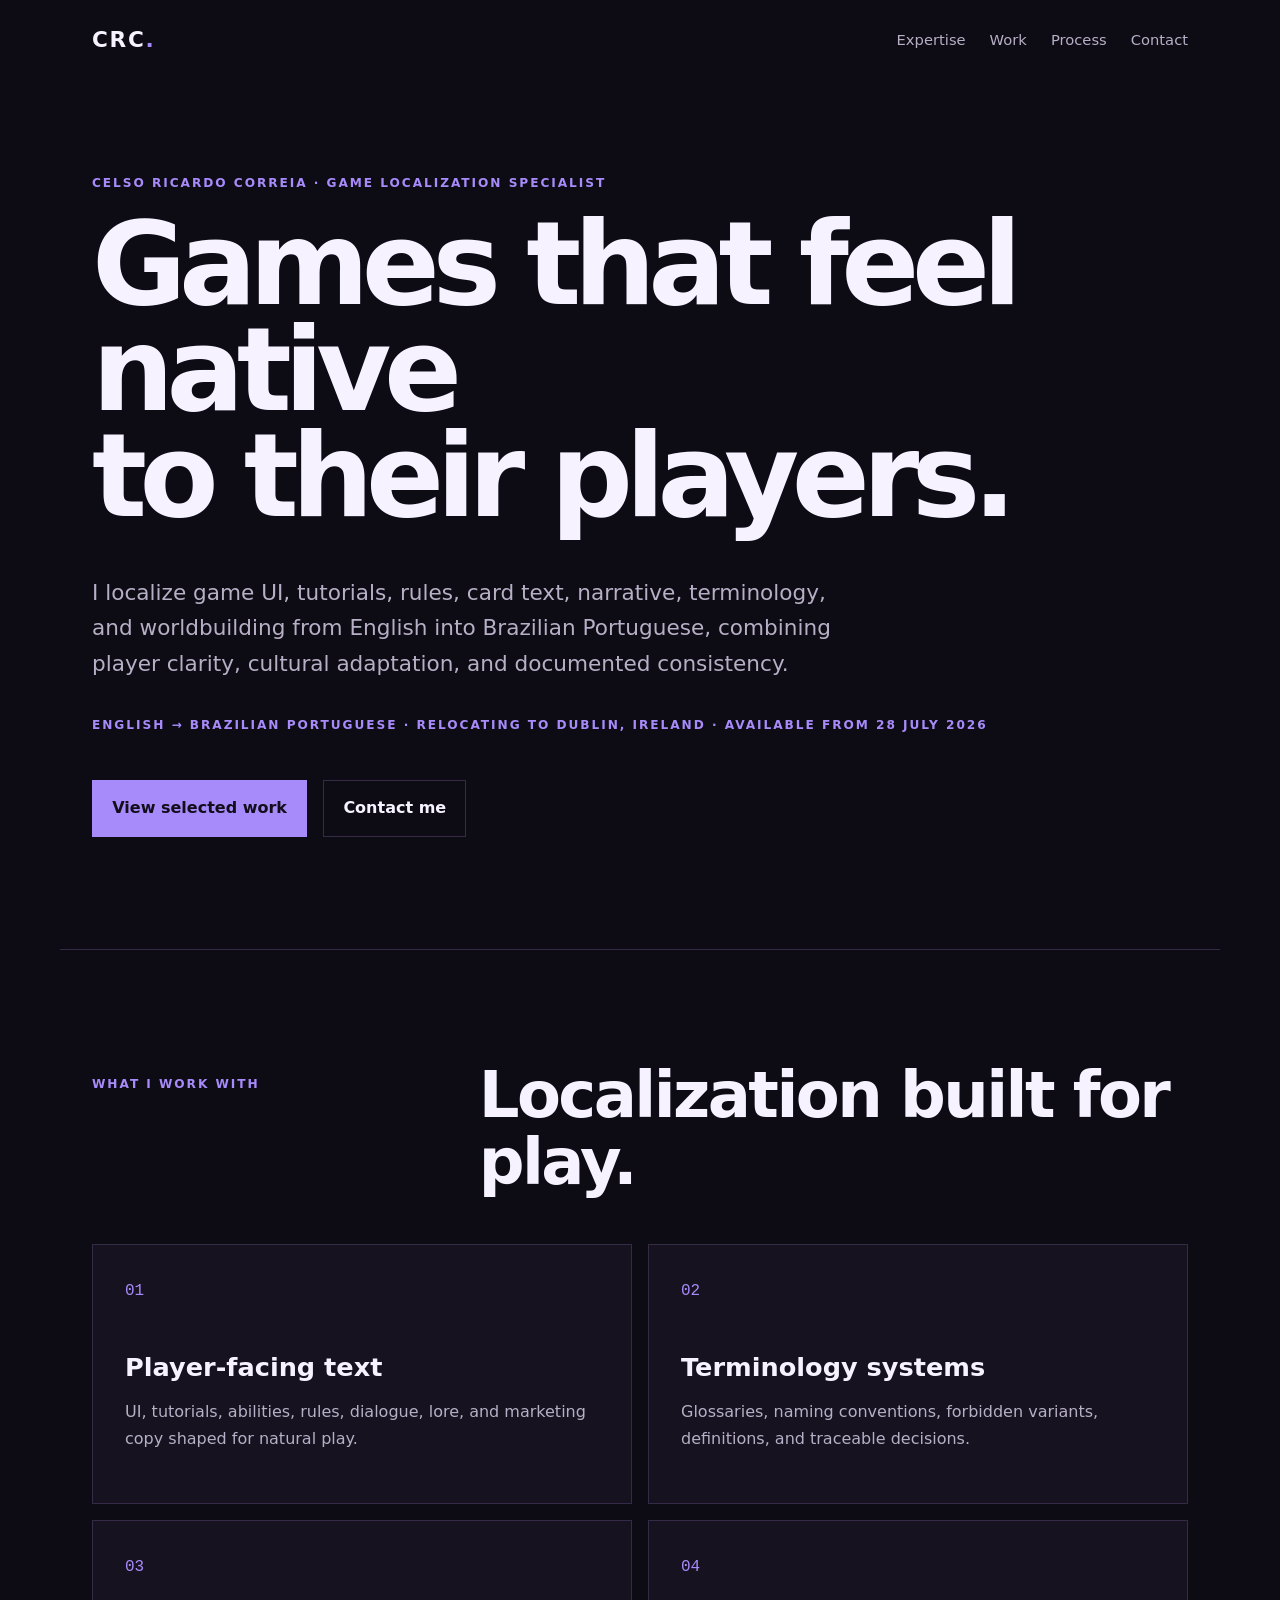
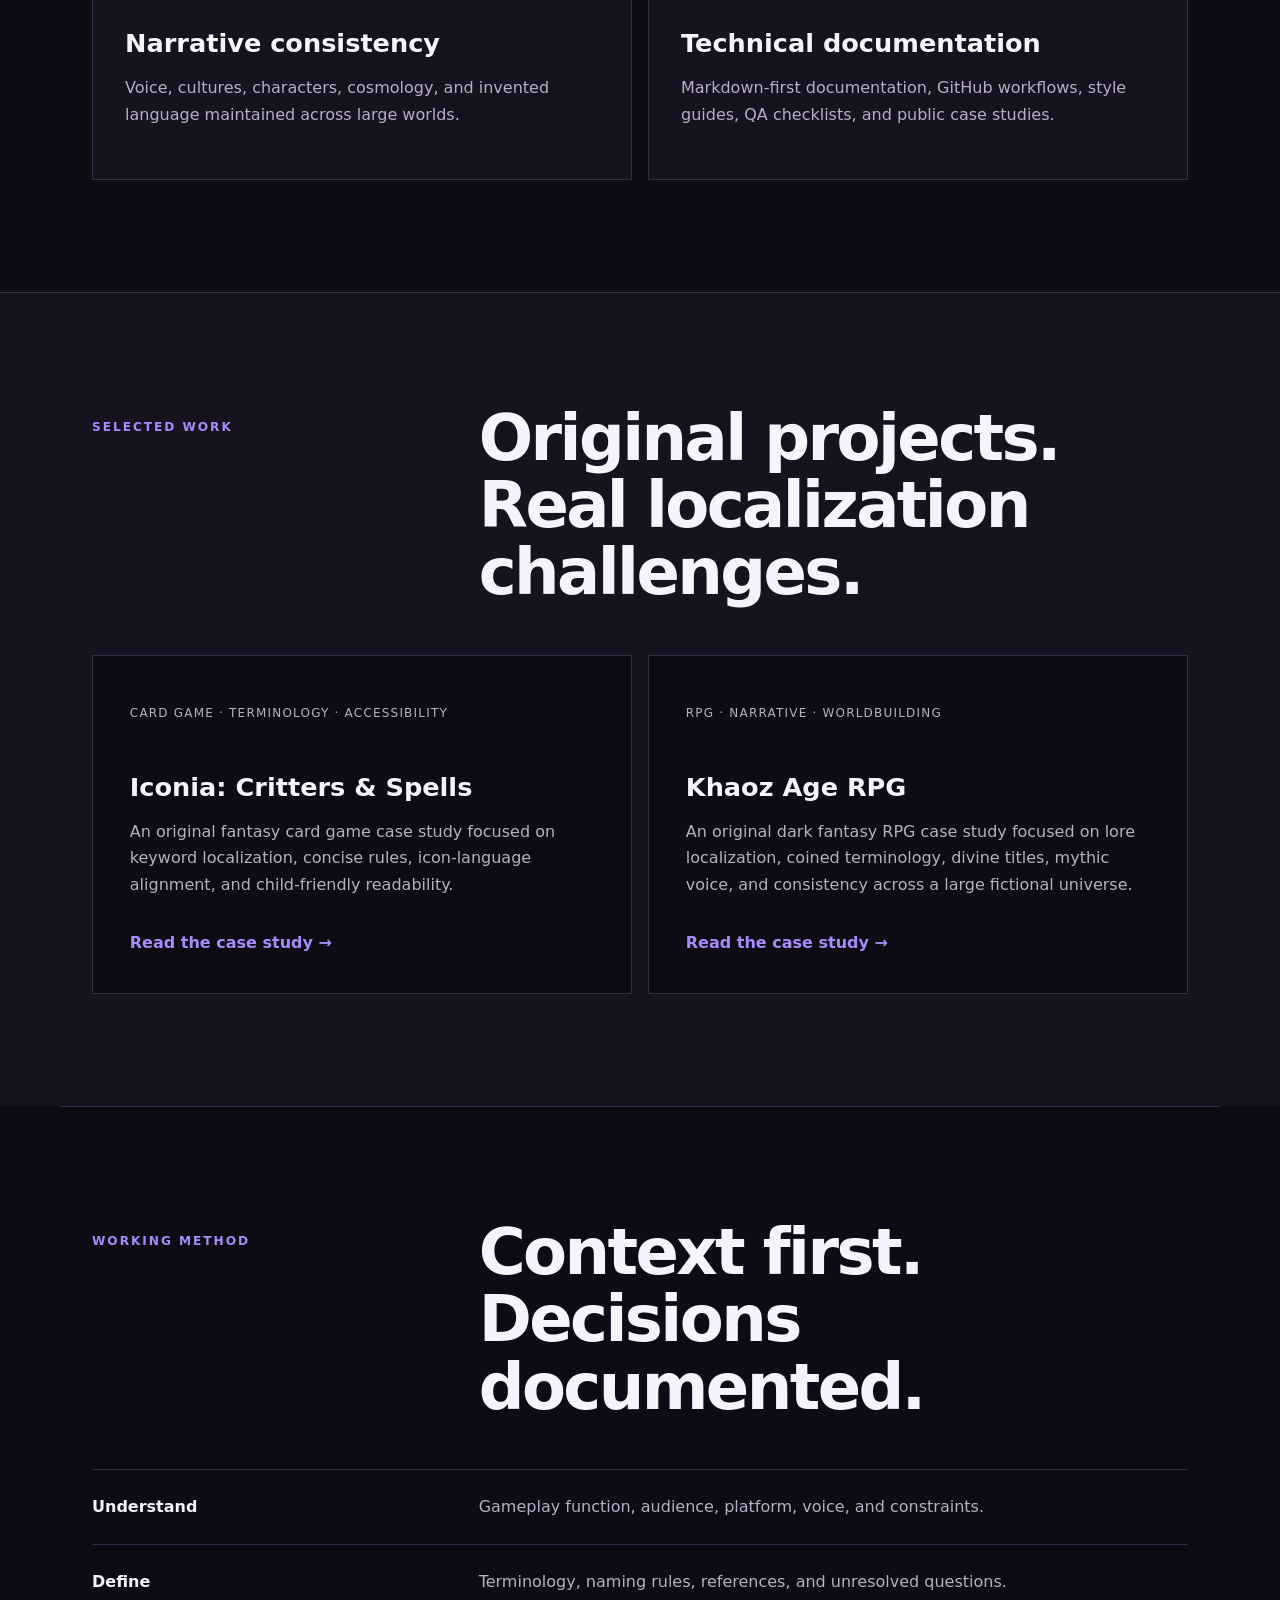
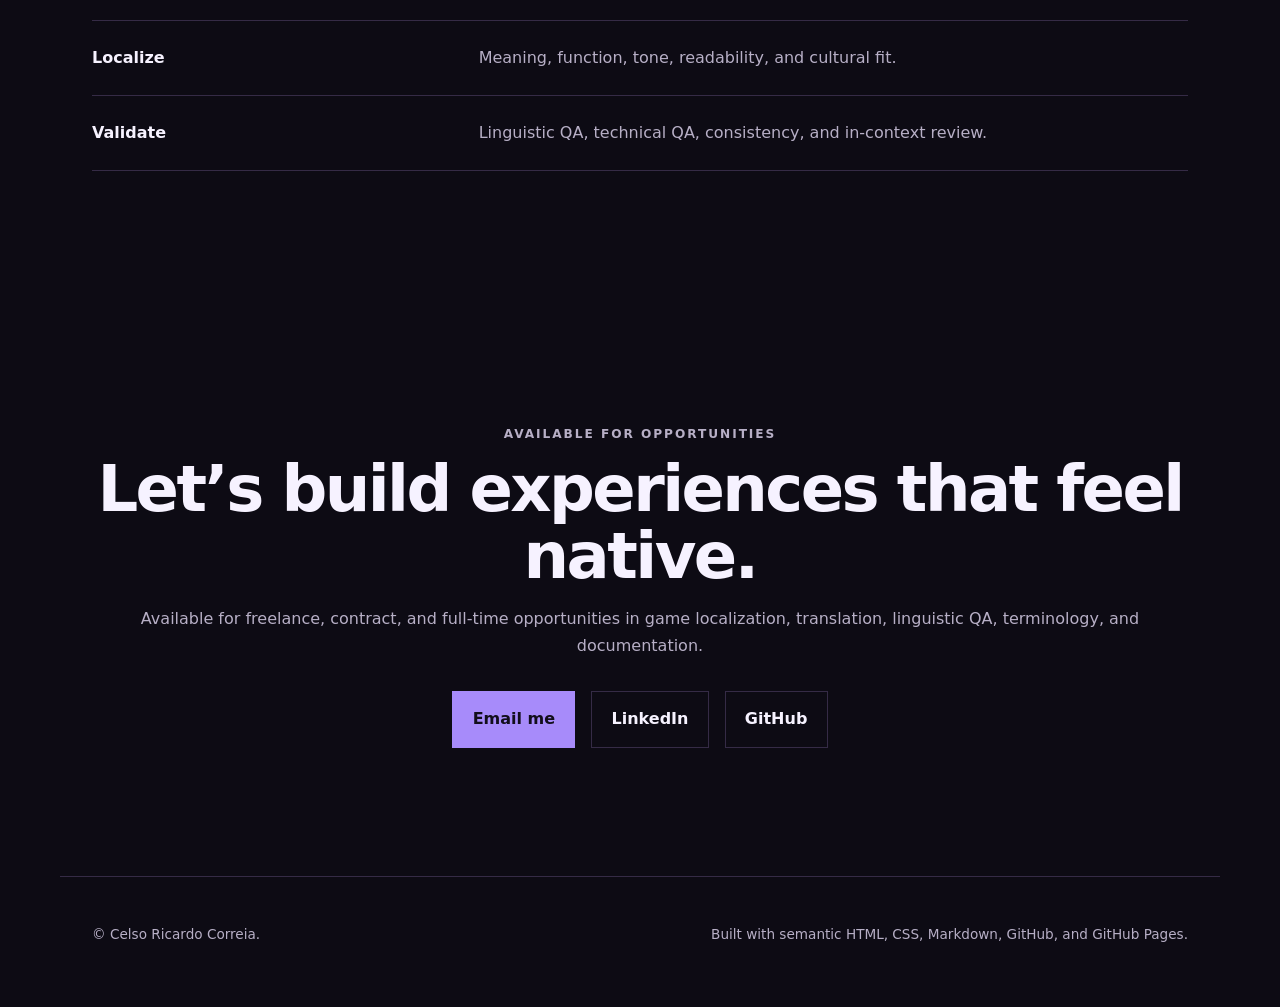
==== website/index.html @ 4e09d2f3 "An original dark fantasy RPG case study focused on lore localization, coined terminology, divine tit" ====
<!doctype html>
<html lang="en">
<head>
  <meta charset="utf-8">
  <meta name="viewport" content="width=device-width, initial-scale=1">
  <meta name="description" content="Portfolio of Celso Ricardo Correia, a Game Localization Specialist working from English into Brazilian Portuguese across UI, tutorials, rules, narrative, terminology, and worldbuilding.">
  <title>Celso Ricardo Correia | Game Localization Specialist</title>
  <link rel="stylesheet" href="assets/css/style.css">
</head>
<body>
  <header class="site-header">
    <a class="brand" href="#top" aria-label="Celso Ricardo Correia — Home">CRC<span>.</span></a>
    <nav aria-label="Primary navigation">
      <a href="#expertise">Expertise</a>
      <a href="#projects">Work</a>
      <a href="#process">Process</a>
      <a href="#contact">Contact</a>
    </nav>
  </header>

  <main id="top">
    <section class="hero">
      <p class="eyebrow">Celso Ricardo Correia · Game Localization Specialist</p>
      <h1>Games that feel native<br>to their players.</h1>
      <p class="hero-copy">I localize game UI, tutorials, rules, card text, narrative, terminology, and worldbuilding from English into Brazilian Portuguese, combining player clarity, cultural adaptation, and documented consistency.</p>
      <p class="eyebrow">English → Brazilian Portuguese · Relocating to Dublin, Ireland · Available from 28 July 2026</p>
      <div class="actions">
        <a class="button primary" href="#projects">View selected work</a>
        <a class="button secondary" href="#contact">Contact me</a>
      </div>
    </section>

    <section id="expertise" class="section">
      <div class="section-heading">
        <p class="eyebrow">What I work with</p>
        <h2>Localization built for play.</h2>
      </div>
      <div class="grid cards">
        <article>
          <span>01</span>
          <h3>Player-facing text</h3>
          <p>UI, tutorials, abilities, rules, dialogue, lore, and marketing copy shaped for natural play.</p>
        </article>
        <article>
          <span>02</span>
          <h3>Terminology systems</h3>
          <p>Glossaries, naming conventions, forbidden variants, definitions, and traceable decisions.</p>
        </article>
        <article>
          <span>03</span>
          <h3>Narrative consistency</h3>
          <p>Voice, cultures, characters, cosmology, and invented language maintained across large worlds.</p>
        </article>
        <article>
          <span>04</span>
          <h3>Technical documentation</h3>
          <p>Markdown-first documentation, GitHub workflows, style guides, QA checklists, and public case studies.</p>
        </article>
      </div>
    </section>

    <section id="projects" class="section alt">
      <div class="section-heading">
        <p class="eyebrow">Selected work</p>
        <h2>Original projects. Real localization challenges.</h2>
      </div>
      <div class="projects">
        <article class="project">
          <p class="project-type">Card Game · Terminology · Accessibility</p>
          <h3>Iconia: Critters &amp; Spells</h3>
          <p>An original fantasy card game case study focused on keyword localization, concise rules, icon-language alignment, and child-friendly readability.</p>
          <a href="case-studies/iconia-keywords.html">Read the case study →</a>
        </article>
        <article class="project">
          <p class="project-type">RPG · Narrative · Worldbuilding</p>
          <h3>Khaoz Age RPG</h3>
          <p>An original dark fantasy RPG case study focused on lore localization, coined terminology, divine titles, mythic voice, and consistency across a large fictional universe.</p>
          <a href="case-studies/khaoz-age-rpg.html">Read the case study →</a>
        </article>
      </div>
    </section>

    <section id="process" class="section">
      <div class="section-heading">
        <p class="eyebrow">Working method</p>
        <h2>Context first. Decisions documented.</h2>
      </div>
      <ol class="process">
        <li><strong>Understand</strong><span>Gameplay function, audience, platform, voice, and constraints.</span></li>
        <li><strong>Define</strong><span>Terminology, naming rules, references, and unresolved questions.</span></li>
        <li><strong>Localize</strong><span>Meaning, function, tone, readability, and cultural fit.</span></li>
        <li><strong>Validate</strong><span>Linguistic QA, technical QA, consistency, and in-context review.</span></li>
      </ol>
    </section>

    <section id="contact" class="contact">
      <p class="eyebrow">Available for opportunities</p>
      <h2>Let’s build experiences that feel native.</h2>
      <p>Available for freelance, contract, and full-time opportunities in game localization, translation, linguistic QA, terminology, and documentation.</p>
      <div class="actions">
        <a class="button primary" href="mailto:celsor.correia@gmail.com">Email me</a>
        <a class="button secondary" href="https://www.linkedin.com/in/celso-ricardo-correia/" target="_blank" rel="noopener noreferrer">LinkedIn</a>
        <a class="button secondary" href="https://github.com/celsorcorreia" target="_blank" rel="noopener noreferrer">GitHub</a>
      </div>
    </section>
  </main>

  <footer>
    <p>© <span id="year"></span> Celso Ricardo Correia.</p>
    <p>Built with semantic HTML, CSS, Markdown, GitHub, and GitHub Pages.</p>
  </footer>
  <script src="assets/js/main.js"></script>
</body>
</html>
---- website/assets/css/style.css ----
:root {
  --bg: #0d0b14;
  --surface: #161220;
  --surface-2: #20182d;
  --surface-3: #281f36;
  --text: #f6f2ff;
  --muted: #b7afc6;
  --accent: #a78bfa;
  --accent-strong: #8b5cf6;
  --accent-soft: rgba(167, 139, 250, .12);
  --border: #352b46;
  --max: 1160px;
  --reading: 820px;
}

* {
  box-sizing: border-box;
}

html {
  scroll-behavior: smooth;
}

body {
  margin: 0;
  background: var(--bg);
  color: var(--text);
  font-family: Inter, ui-sans-serif, system-ui, -apple-system, BlinkMacSystemFont, "Segoe UI", sans-serif;
  line-height: 1.65;
}

a {
  color: inherit;
}

img {
  max-width: 100%;
}

.site-header {
  max-width: var(--max);
  margin: auto;
  padding: 1.4rem 2rem;
  display: flex;
  justify-content: space-between;
  align-items: center;
}

.brand {
  font-size: 1.35rem;
  font-weight: 900;
  text-decoration: none;
  letter-spacing: .08em;
}

.brand span,
.eyebrow,
.project a,
.text-link,
.case-link {
  color: var(--accent);
}

nav {
  display: flex;
  gap: 1.5rem;
}

nav a {
  color: var(--muted);
  text-decoration: none;
  font-size: .92rem;
}

nav a:hover,
nav a:focus-visible {
  color: var(--text);
}

.hero,
.section,
.contact,
footer {
  max-width: var(--max);
  margin: auto;
  padding-left: 2rem;
  padding-right: 2rem;
}

.hero {
  min-height: 78vh;
  display: flex;
  flex-direction: column;
  justify-content: center;
  padding-top: 5rem;
  padding-bottom: 7rem;
}

.eyebrow {
  text-transform: uppercase;
  letter-spacing: .16em;
  font-weight: 800;
  font-size: .76rem;
}

h1 {
  margin: .4rem 0 1.5rem;
  max-width: 960px;
  font-size: clamp(3.4rem, 9vw, 7.8rem);
  line-height: .92;
  letter-spacing: -.065em;
}

h2 {
  margin: 0;
  font-size: clamp(2rem, 5vw, 4rem);
  line-height: 1.05;
  letter-spacing: -.04em;
}

h3 {
  line-height: 1.2;
}

.hero-copy {
  max-width: 760px;
  color: var(--muted);
  font-size: clamp(1.05rem, 2vw, 1.35rem);
}

.actions {
  display: flex;
  gap: 1rem;
  flex-wrap: wrap;
  margin-top: 2rem;
}

.button {
  display: inline-block;
  padding: .9rem 1.2rem;
  border: 1px solid var(--border);
  text-decoration: none;
  font-weight: 750;
  transition: background .2s ease, border-color .2s ease, color .2s ease, transform .2s ease;
}

.button:hover,
.button:focus-visible {
  transform: translateY(-2px);
}

.primary {
  background: var(--accent);
  color: #120e1b;
  border-color: var(--accent);
}

.primary:hover,
.primary:focus-visible {
  background: #c4b5fd;
  border-color: #c4b5fd;
}

.secondary:hover,
.secondary:focus-visible {
  border-color: var(--accent);
  color: var(--accent);
}

.section {
  padding-top: 7rem;
  padding-bottom: 7rem;
  border-top: 1px solid var(--border);
}

.section-heading {
  display: grid;
  grid-template-columns: 1fr 2fr;
  gap: 2rem;
  margin-bottom: 3rem;
}

.grid {
  display: grid;
  grid-template-columns: repeat(2, 1fr);
  gap: 1rem;
}

.cards article,
.case-card,
.meta-card,
.decision-card,
.example-card,
.qa-card {
  background: var(--surface);
  border: 1px solid var(--border);
}

.cards article {
  padding: 2rem;
  min-height: 260px;
}

.cards span {
  color: var(--accent);
  font-family: ui-monospace, SFMono-Regular, Menlo, Consolas, monospace;
}

.cards h3,
.project h3 {
  font-size: 1.6rem;
  margin: 3rem 0 .6rem;
}

.cards p,
.project p,
.contact p {
  color: var(--muted);
}

.alt {
  max-width: none;
  background: var(--surface);
  padding-left: max(2rem, calc((100vw - var(--max)) / 2 + 2rem));
  padding-right: max(2rem, calc((100vw - var(--max)) / 2 + 2rem));
}

.projects {
  display: grid;
  grid-template-columns: 1fr 1fr;
  gap: 1rem;
}

.project {
  background: var(--bg);
  padding: 2.3rem;
  border: 1px solid var(--border);
}

.project-type {
  text-transform: uppercase;
  letter-spacing: .1em;
  font-size: .75rem;
}

.project a {
  display: inline-block;
  margin-top: 1rem;
  font-weight: 750;
  text-decoration: none;
}

.process {
  list-style: none;
  padding: 0;
  margin: 0;
  border-top: 1px solid var(--border);
}

.process li {
  display: grid;
  grid-template-columns: 1fr 2fr;
  gap: 2rem;
  padding: 1.5rem 0;
  border-bottom: 1px solid var(--border);
}

.process span {
  color: var(--muted);
}

.contact {
  padding-top: 8rem;
  padding-bottom: 8rem;
  text-align: center;
}

.contact h2 {
  margin-bottom: 1rem;
}

.contact .actions {
  justify-content: center;
}

footer {
  border-top: 1px solid var(--border);
  padding-top: 2rem;
  padding-bottom: 3rem;
  color: var(--muted);
  display: flex;
  justify-content: space-between;
  gap: 2rem;
  font-size: .85rem;
}

/* Case study */

.case-main {
  max-width: var(--max);
  margin: auto;
  padding: 2rem 2rem 7rem;
}

.case-back {
  display: inline-block;
  margin: 1.5rem 0 3rem;
  color: var(--muted);
  text-decoration: none;
}

.case-back:hover,
.case-back:focus-visible {
  color: var(--accent);
}

.case-hero {
  padding: 3rem 0 5rem;
}

.case-hero h1 {
  font-size: clamp(3.2rem, 8vw, 6.8rem);
}

.case-lead {
  max-width: 820px;
  color: var(--muted);
  font-size: clamp(1.08rem, 2vw, 1.3rem);
}

.meta-grid {
  display: grid;
  grid-template-columns: repeat(4, 1fr);
  gap: 1rem;
  margin-top: 3rem;
}

.meta-card {
  padding: 1.35rem;
}

.meta-label {
  display: block;
  color: var(--accent);
  text-transform: uppercase;
  letter-spacing: .12em;
  font-size: .7rem;
  font-weight: 800;
  margin-bottom: .5rem;
}

.meta-value {
  font-weight: 700;
}

.case-section {
  padding: 5rem 0;
  border-top: 1px solid var(--border);
}

.case-section-heading {
  display: grid;
  grid-template-columns: 1fr 2fr;
  gap: 2rem;
  margin-bottom: 2rem;
}

.case-section-heading p {
  margin: .5rem 0 0;
  color: var(--muted);
  max-width: 70ch;
}

.case-card {
  padding: 2rem;
}

.case-card + .case-card {
  margin-top: 1rem;
}

.case-card p:last-child {
  margin-bottom: 0;
}

.case-card p,
.case-card li,
.decision-card p,
.example-card p,
.qa-card li {
  color: var(--muted);
}

.case-card strong,
.decision-card strong,
.example-card strong {
  color: var(--text);
}

.objectives-grid,
.pattern-grid,
.decision-grid,
.examples-grid,
.qa-grid {
  display: grid;
  gap: 1rem;
}

.objectives-grid {
  grid-template-columns: repeat(3, 1fr);
}

.objective-card {
  min-height: 220px;
}

.objective-number {
  color: var(--accent);
  font-family: ui-monospace, SFMono-Regular, Menlo, Consolas, monospace;
}

.pattern-grid {
  grid-template-columns: repeat(3, 1fr);
}

.decision-grid {
  grid-template-columns: repeat(2, 1fr);
}

.decision-card {
  padding: 2rem;
}

.decision-card h3 {
  margin-top: 0;
  font-size: 1.45rem;
}

.decision-card .selected {
  display: inline-block;
  margin: .25rem 0 1rem;
  color: var(--accent);
  font-weight: 800;
}

.alternatives {
  margin: .75rem 0 1.25rem;
  padding-left: 1.2rem;
}

.examples-grid {
  grid-template-columns: repeat(2, 1fr);
}

.example-card {
  padding: 2rem;
}

.language-block {
  background: var(--bg);
  border: 1px solid var(--border);
  padding: 1rem;
  margin: .75rem 0 1rem;
}

.language-label {
  display: block;
  color: var(--accent);
  font-size: .72rem;
  font-weight: 800;
  letter-spacing: .12em;
  text-transform: uppercase;
  margin-bottom: .4rem;
}

.table-wrap {
  overflow-x: auto;
  border: 1px solid var(--border);
  background: var(--surface);
}

.case-table {
  width: 100%;
  border-collapse: collapse;
  min-width: 820px;
}

.case-table th,
.case-table td {
  padding: 1rem;
  text-align: left;
  vertical-align: top;
  border-bottom: 1px solid var(--border);
}

.case-table th {
  background: var(--surface-2);
  color: var(--text);
  font-size: .78rem;
  text-transform: uppercase;
  letter-spacing: .08em;
}

.case-table td {
  color: var(--muted);
}

.case-table td:first-child,
.case-table td:nth-child(2) {
  color: var(--text);
  font-weight: 700;
}

.case-table tr:last-child td {
  border-bottom: 0;
}

.qa-grid {
  grid-template-columns: repeat(2, 1fr);
}

.qa-card {
  padding: 2rem;
}

.qa-card h3 {
  margin-top: 0;
}

.check-list {
  list-style: none;
  padding: 0;
  margin: 0;
}

.check-list li {
  padding: .7rem 0 .7rem 1.7rem;
  border-bottom: 1px solid var(--border);
  position: relative;
}

.check-list li::before {
  content: "✓";
  position: absolute;
  left: 0;
  color: var(--accent);
  font-weight: 900;
}

.check-list li:last-child {
  border-bottom: 0;
}

.risk-list li::before {
  content: "→";
}

.tag-list {
  display: flex;
  flex-wrap: wrap;
  gap: .6rem;
  padding: 0;
  list-style: none;
}

.tag-list li {
  border: 1px solid var(--border);
  background: var(--surface);
  padding: .55rem .8rem;
  color: var(--muted);
}

.case-cta {
  background: var(--accent-soft);
  border: 1px solid var(--accent);
  padding: clamp(2rem, 5vw, 4rem);
  margin-top: 5rem;
}

.case-cta h2 {
  max-width: 760px;
}

.case-cta p {
  color: var(--muted);
  max-width: 720px;
}

@media (max-width: 900px) {
  .meta-grid,
  .objectives-grid,
  .pattern-grid {
    grid-template-columns: repeat(2, 1fr);
  }

  .decision-grid,
  .examples-grid,
  .qa-grid {
    grid-template-columns: 1fr;
  }
}

@media (max-width: 720px) {
  nav {
    display: none;
  }

  .section-heading,
  .grid,
  .projects,
  .process li,
  .case-section-heading,
  .meta-grid,
  .objectives-grid,
  .pattern-grid {
    grid-template-columns: 1fr;
  }

  .hero {
    min-height: auto;
  }

  .case-main {
    padding-left: 1rem;
    padding-right: 1rem;
  }

  .case-hero {
    padding-top: 1rem;
  }

  footer {
    flex-direction: column;
  }
}
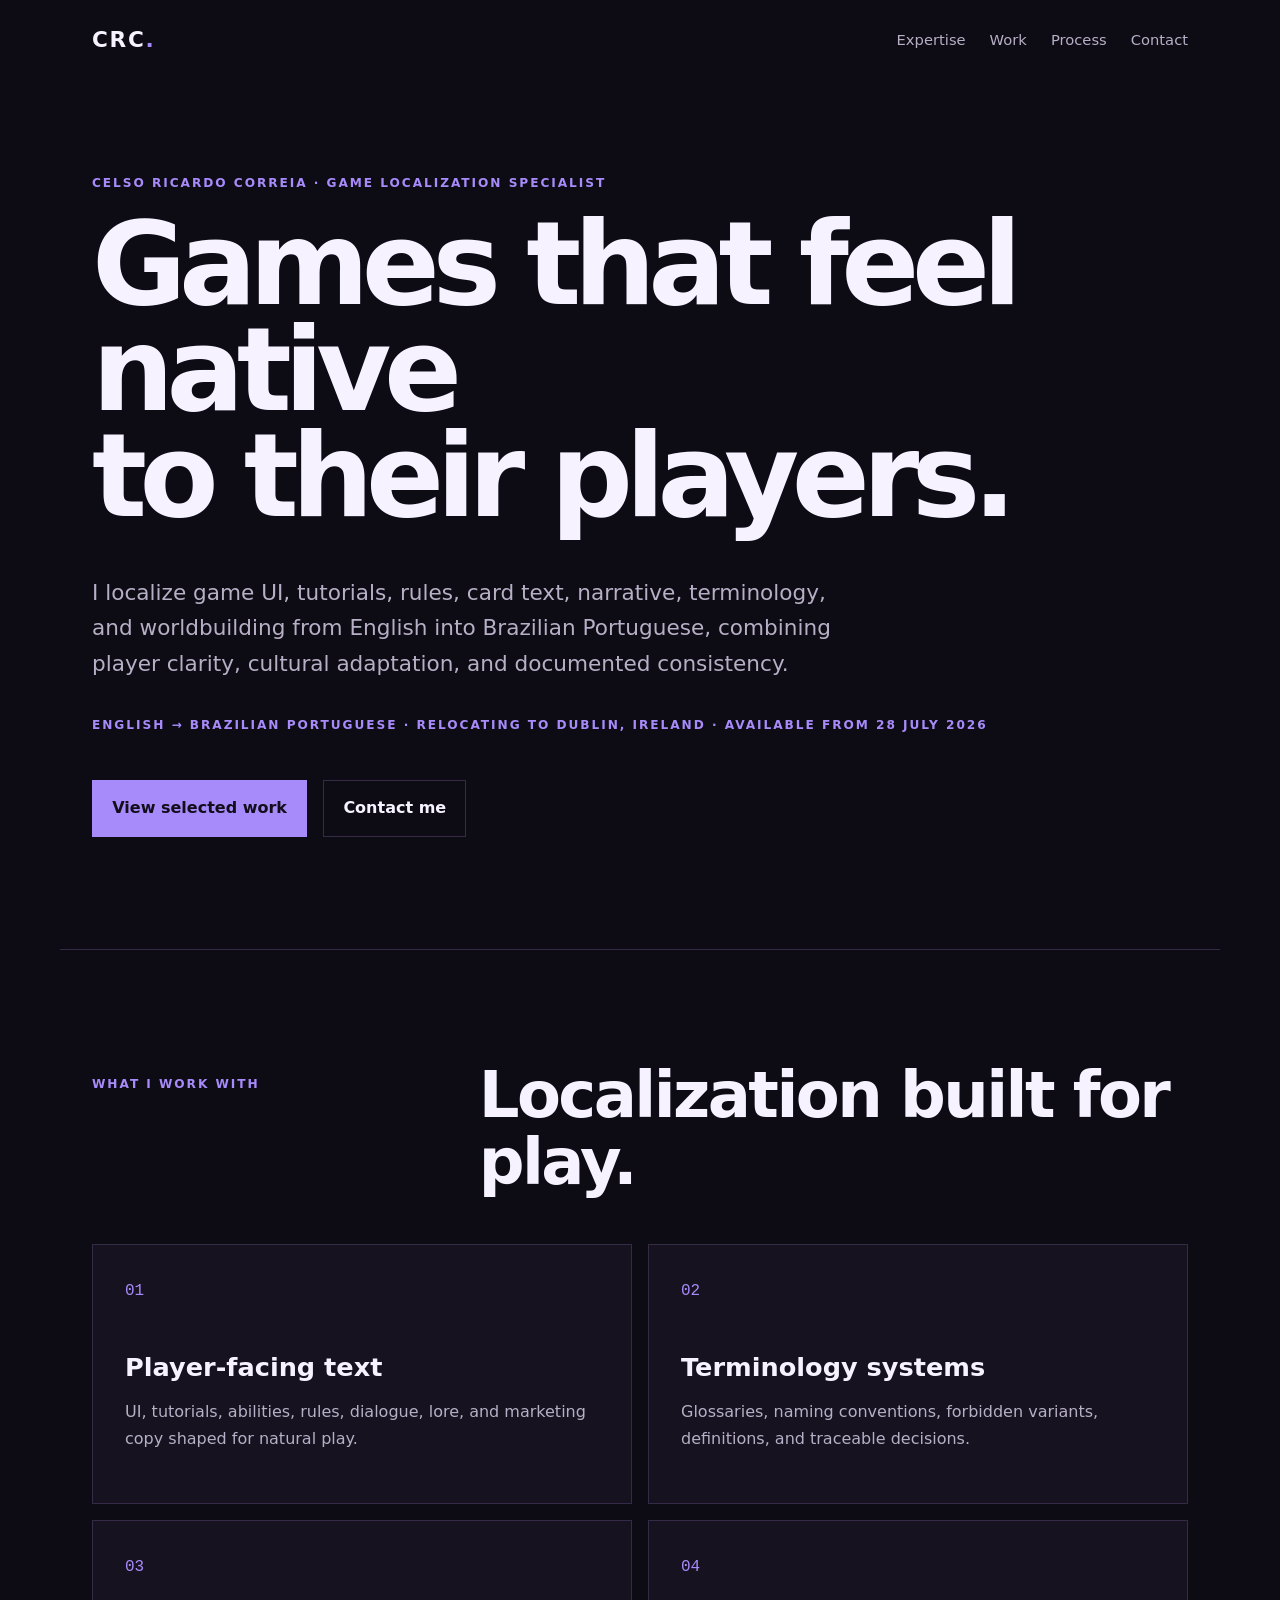
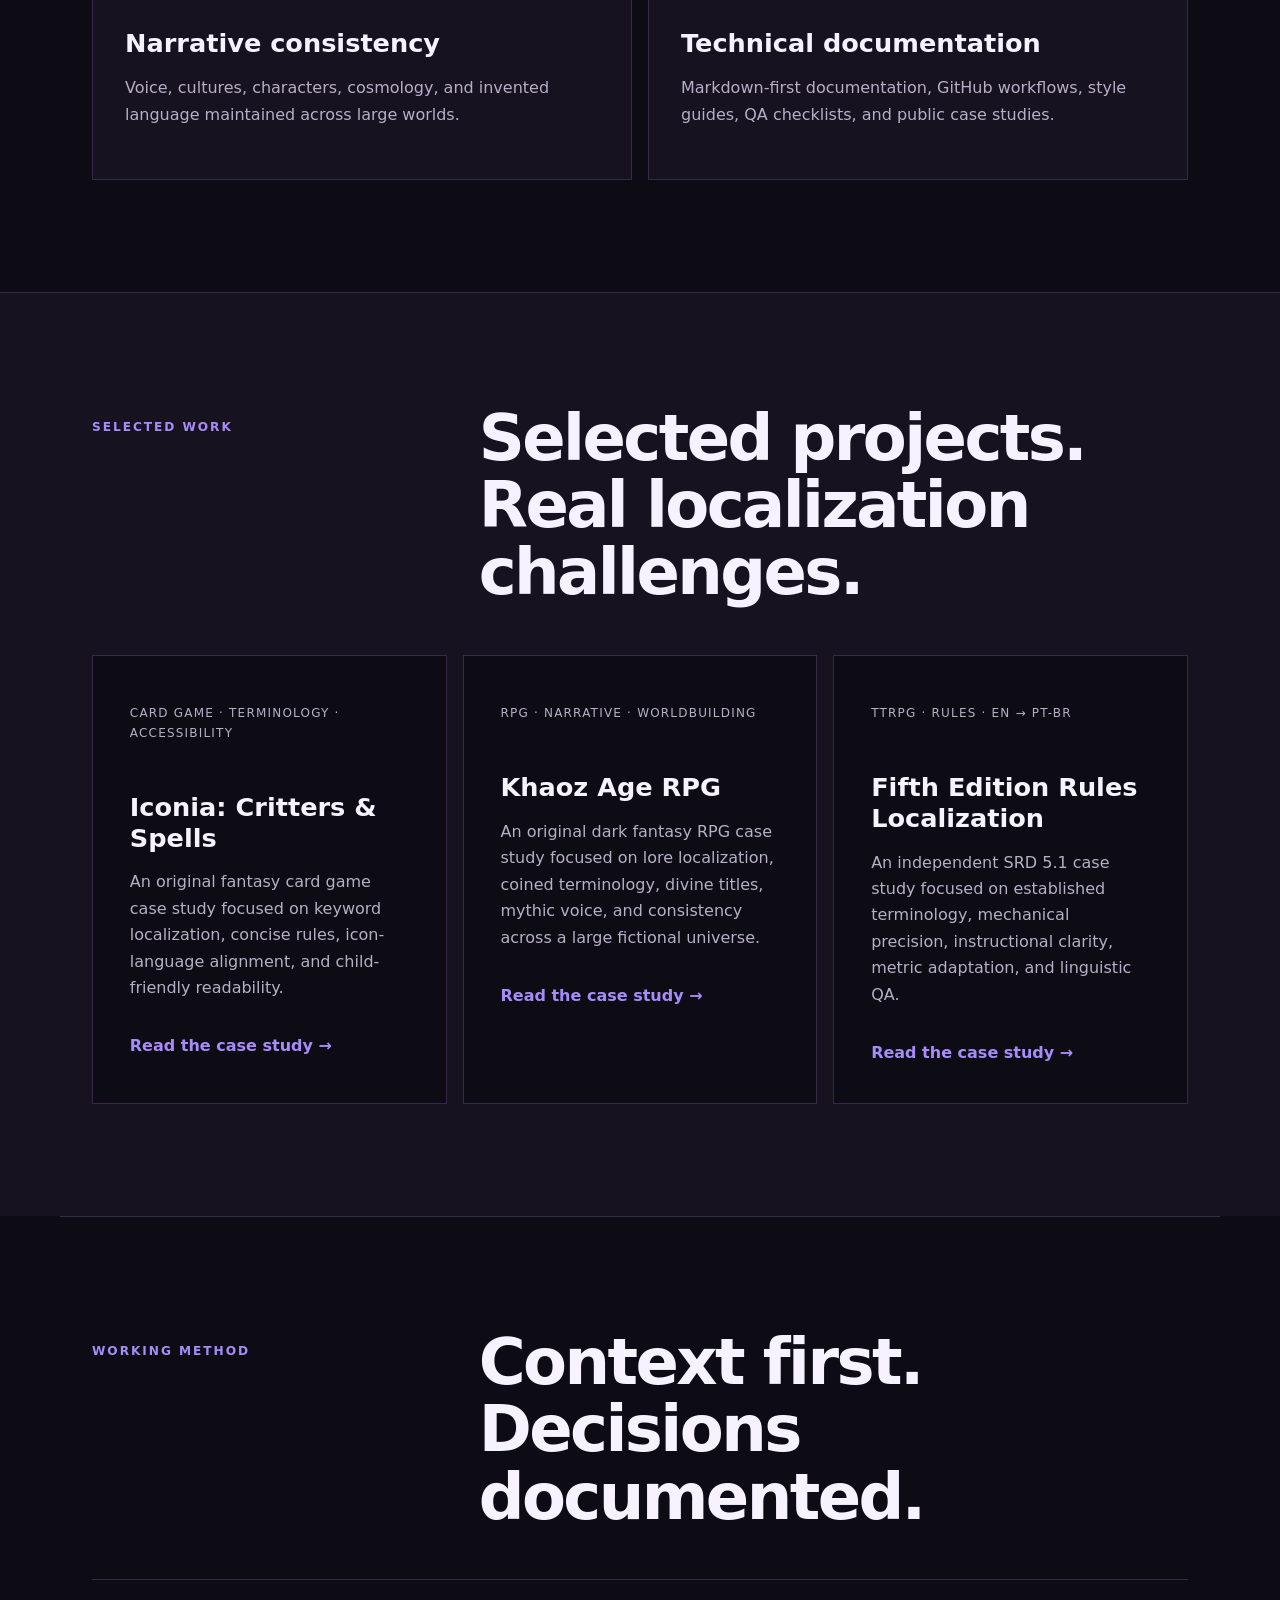
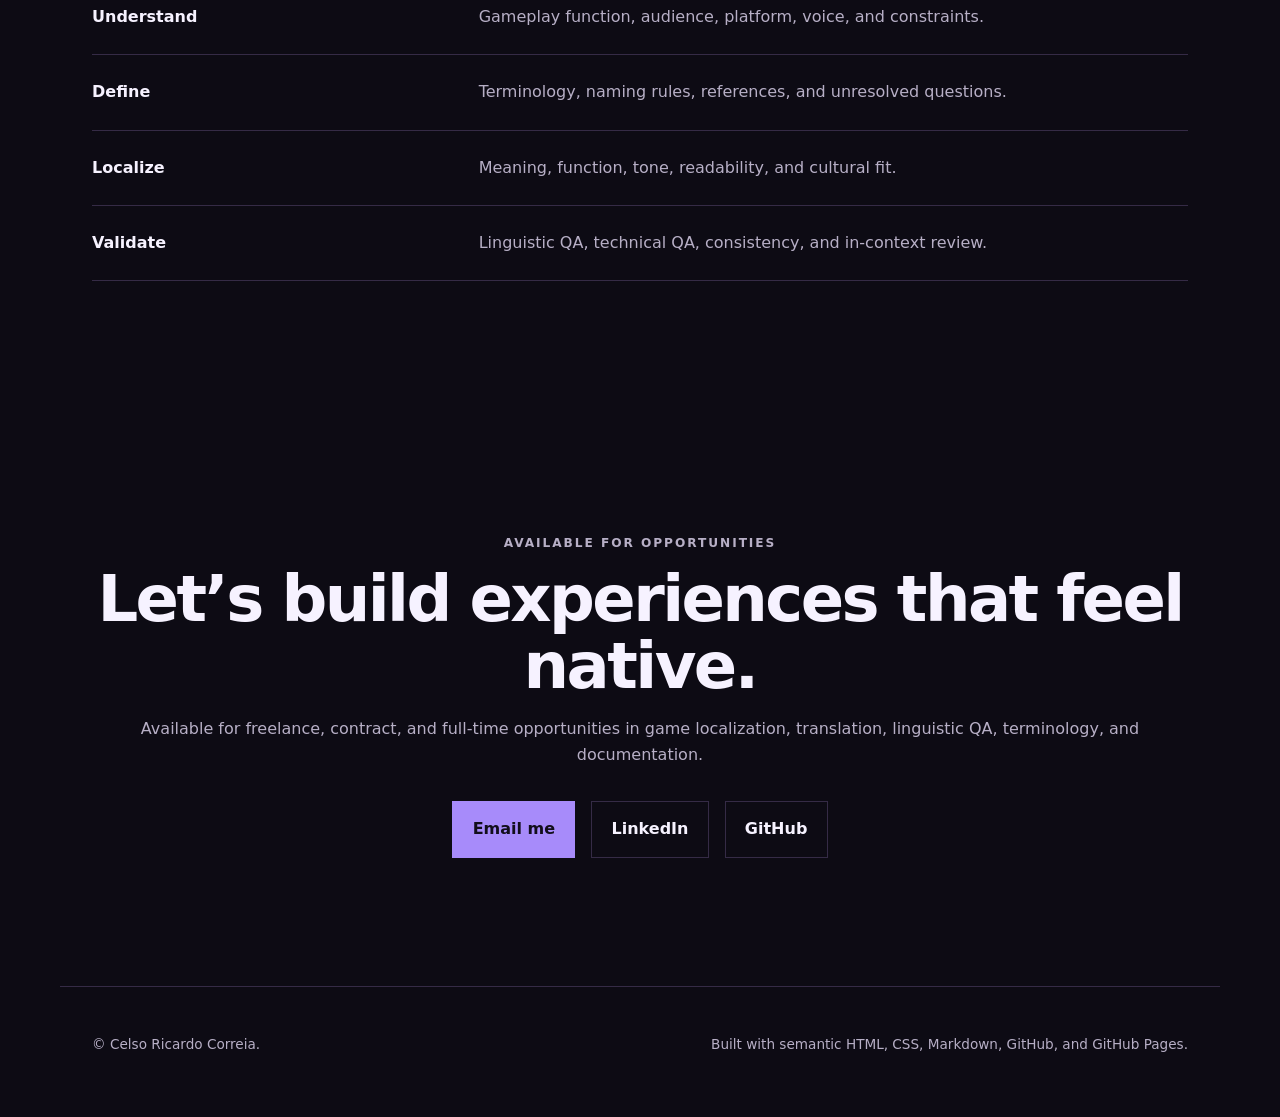
==== commit 33eeccdd: "Add fifth edition TTRPG rules localization case study" ====
--- a/website/index.html
+++ b/website/index.html
@@ -62,7 +62,7 @@
     <section id="projects" class="section alt">
       <div class="section-heading">
         <p class="eyebrow">Selected work</p>
-        <h2>Original projects. Real localization challenges.</h2>
+        <h2>Selected projects. Real localization challenges.</h2>
       </div>
       <div class="projects">
         <article class="project">
@@ -76,6 +76,12 @@
           <h3>Khaoz Age RPG</h3>
           <p>An original dark fantasy RPG case study focused on lore localization, coined terminology, divine titles, mythic voice, and consistency across a large fictional universe.</p>
           <a href="case-studies/khaoz-age-rpg.html">Read the case study →</a>
+        </article>
+        <article class="project">
+          <p class="project-type">TTRPG · Rules · EN → PT-BR</p>
+          <h3>Fifth Edition Rules Localization</h3>
+          <p>An independent SRD 5.1 case study focused on established terminology, mechanical precision, instructional clarity, metric adaptation, and linguistic QA.</p>
+          <a href="case-studies/ttrpg-rules-localization.html">Read the case study →</a>
         </article>
       </div>
     </section>
--- a/website/assets/css/style.css
+++ b/website/assets/css/style.css
@@ -227,7 +227,7 @@
 
 .projects {
   display: grid;
-  grid-template-columns: 1fr 1fr;
+  grid-template-columns: repeat(3, 1fr);
   gap: 1rem;
 }
 
@@ -587,6 +587,7 @@
 }
 
 @media (max-width: 900px) {
+  .projects,
   .meta-grid,
   .objectives-grid,
   .pattern-grid {
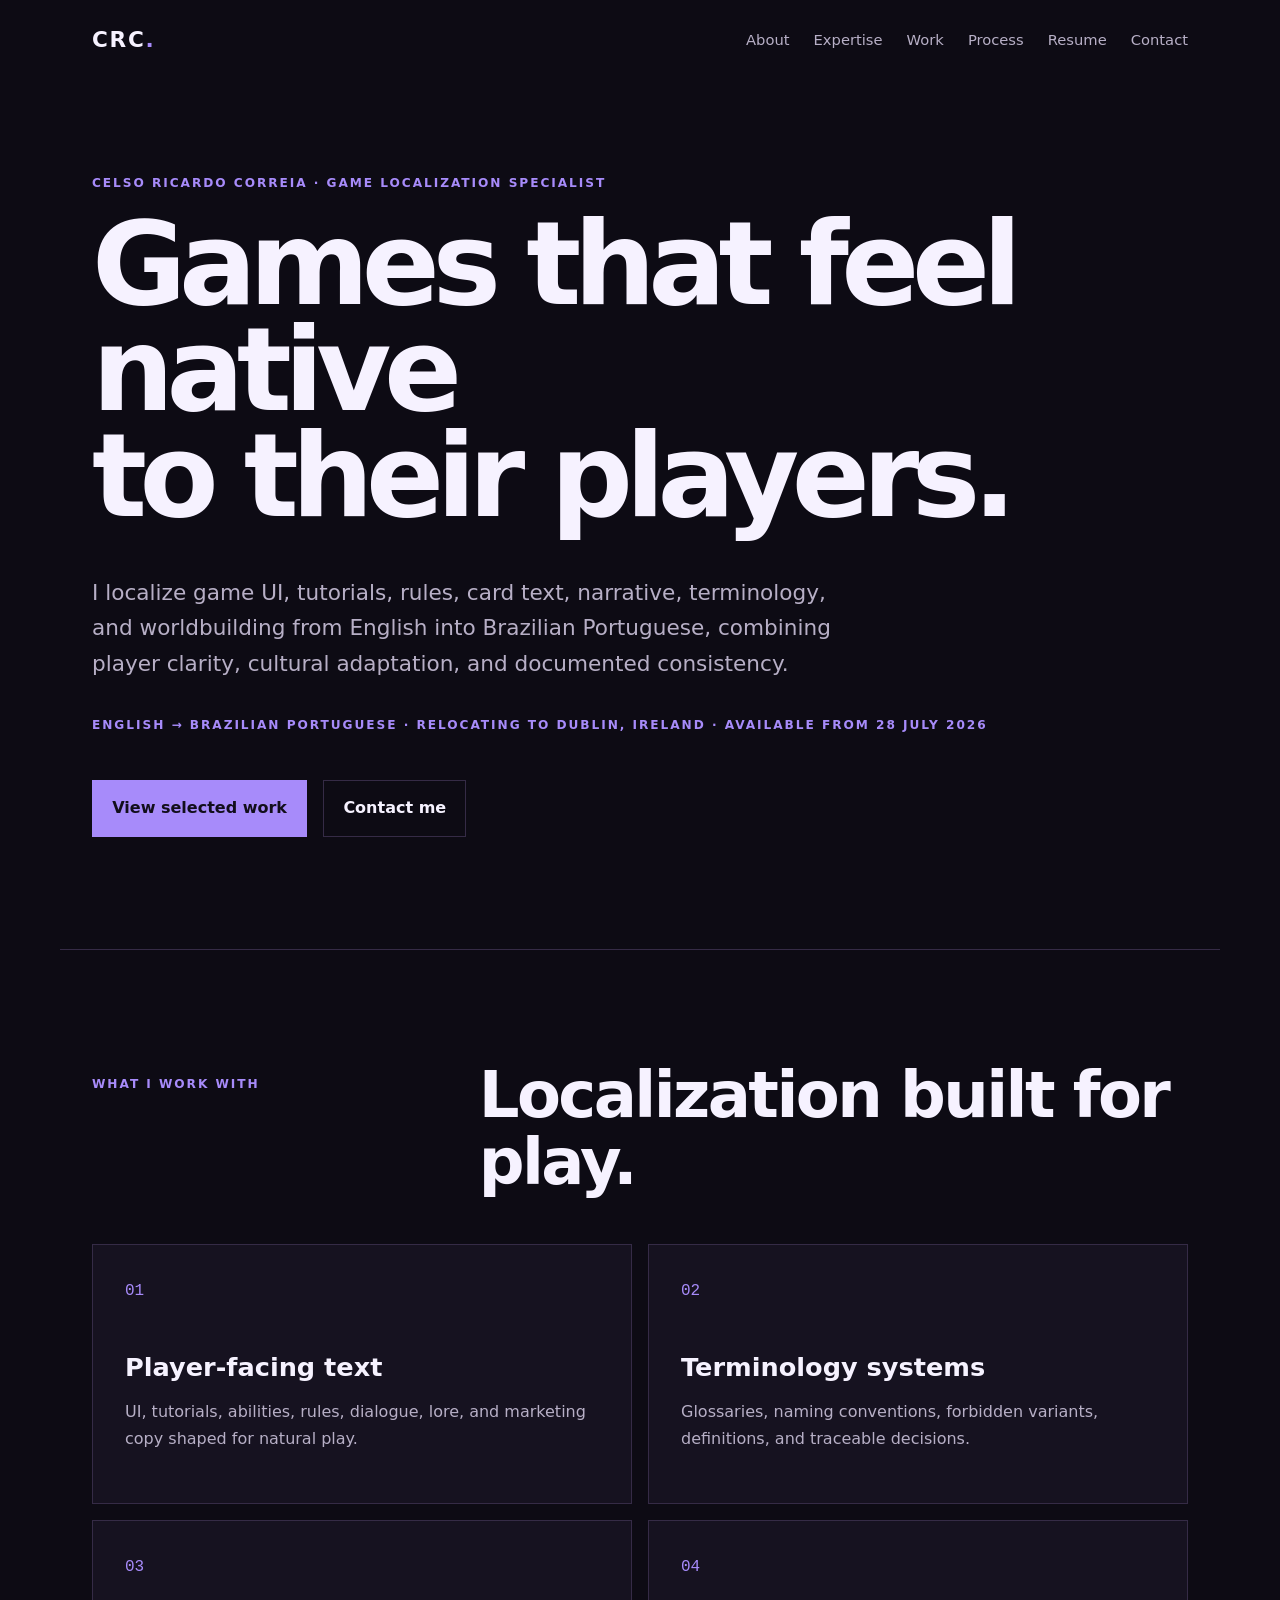
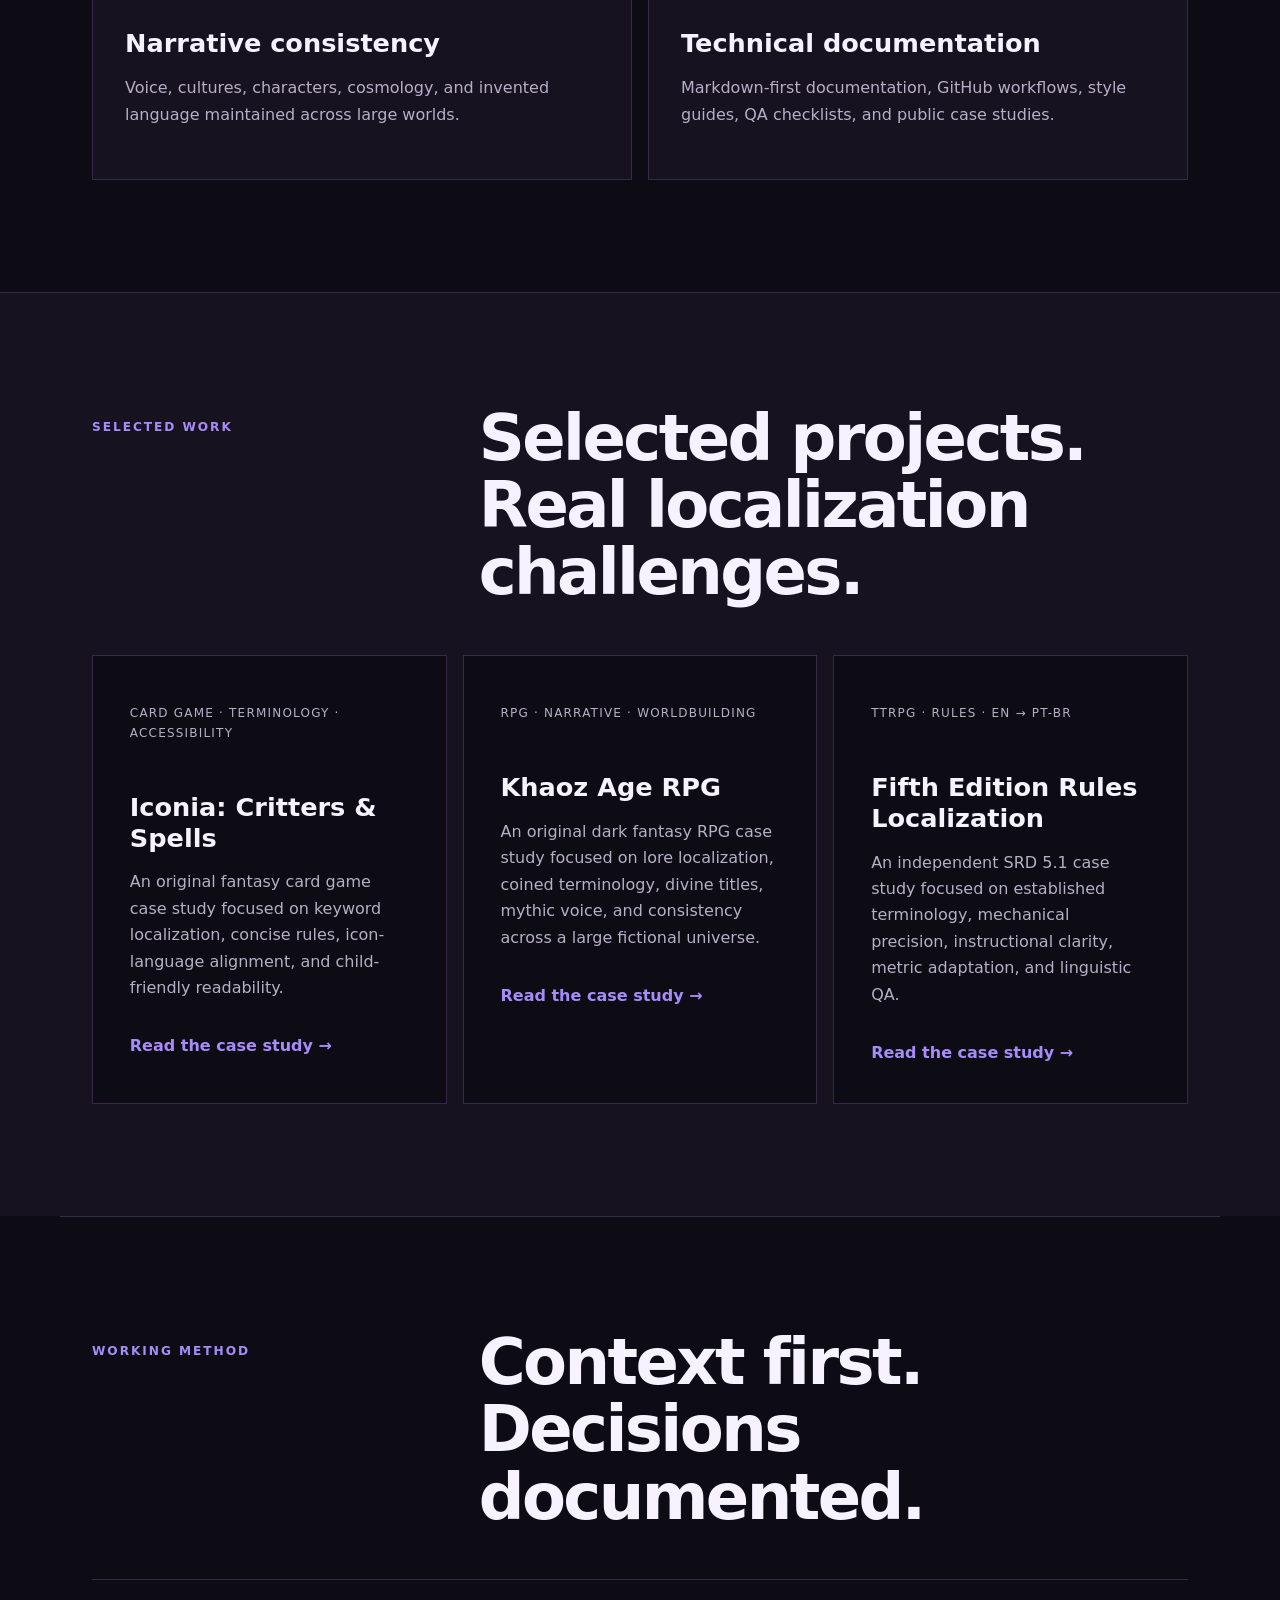
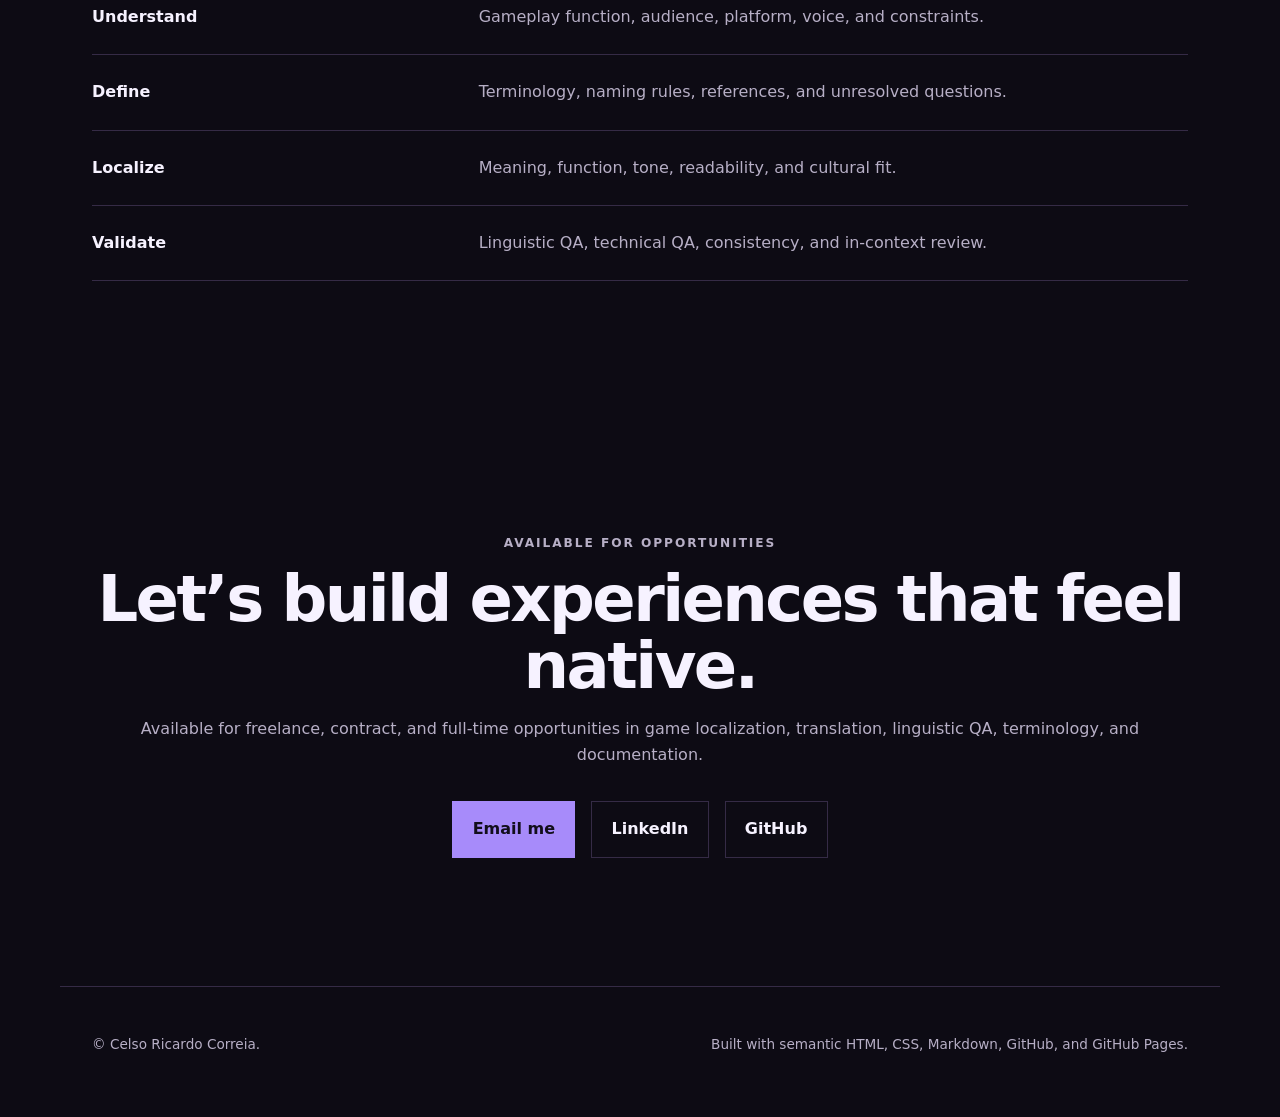
==== commit 4eca79a4: "Add recruiter-focused resume page" ====
--- a/website/index.html
+++ b/website/index.html
@@ -11,10 +11,13 @@
   <header class="site-header">
     <a class="brand" href="#top" aria-label="Celso Ricardo Correia — Home">CRC<span>.</span></a>
     <nav aria-label="Primary navigation">
+      <a href="about.html">About</a>
       <a href="#expertise">Expertise</a>
       <a href="#projects">Work</a>
       <a href="#process">Process</a>
+      <a href="resume.html">Resume</a>
       <a href="#contact">Contact</a>
+</nav>
     </nav>
   </header>
 
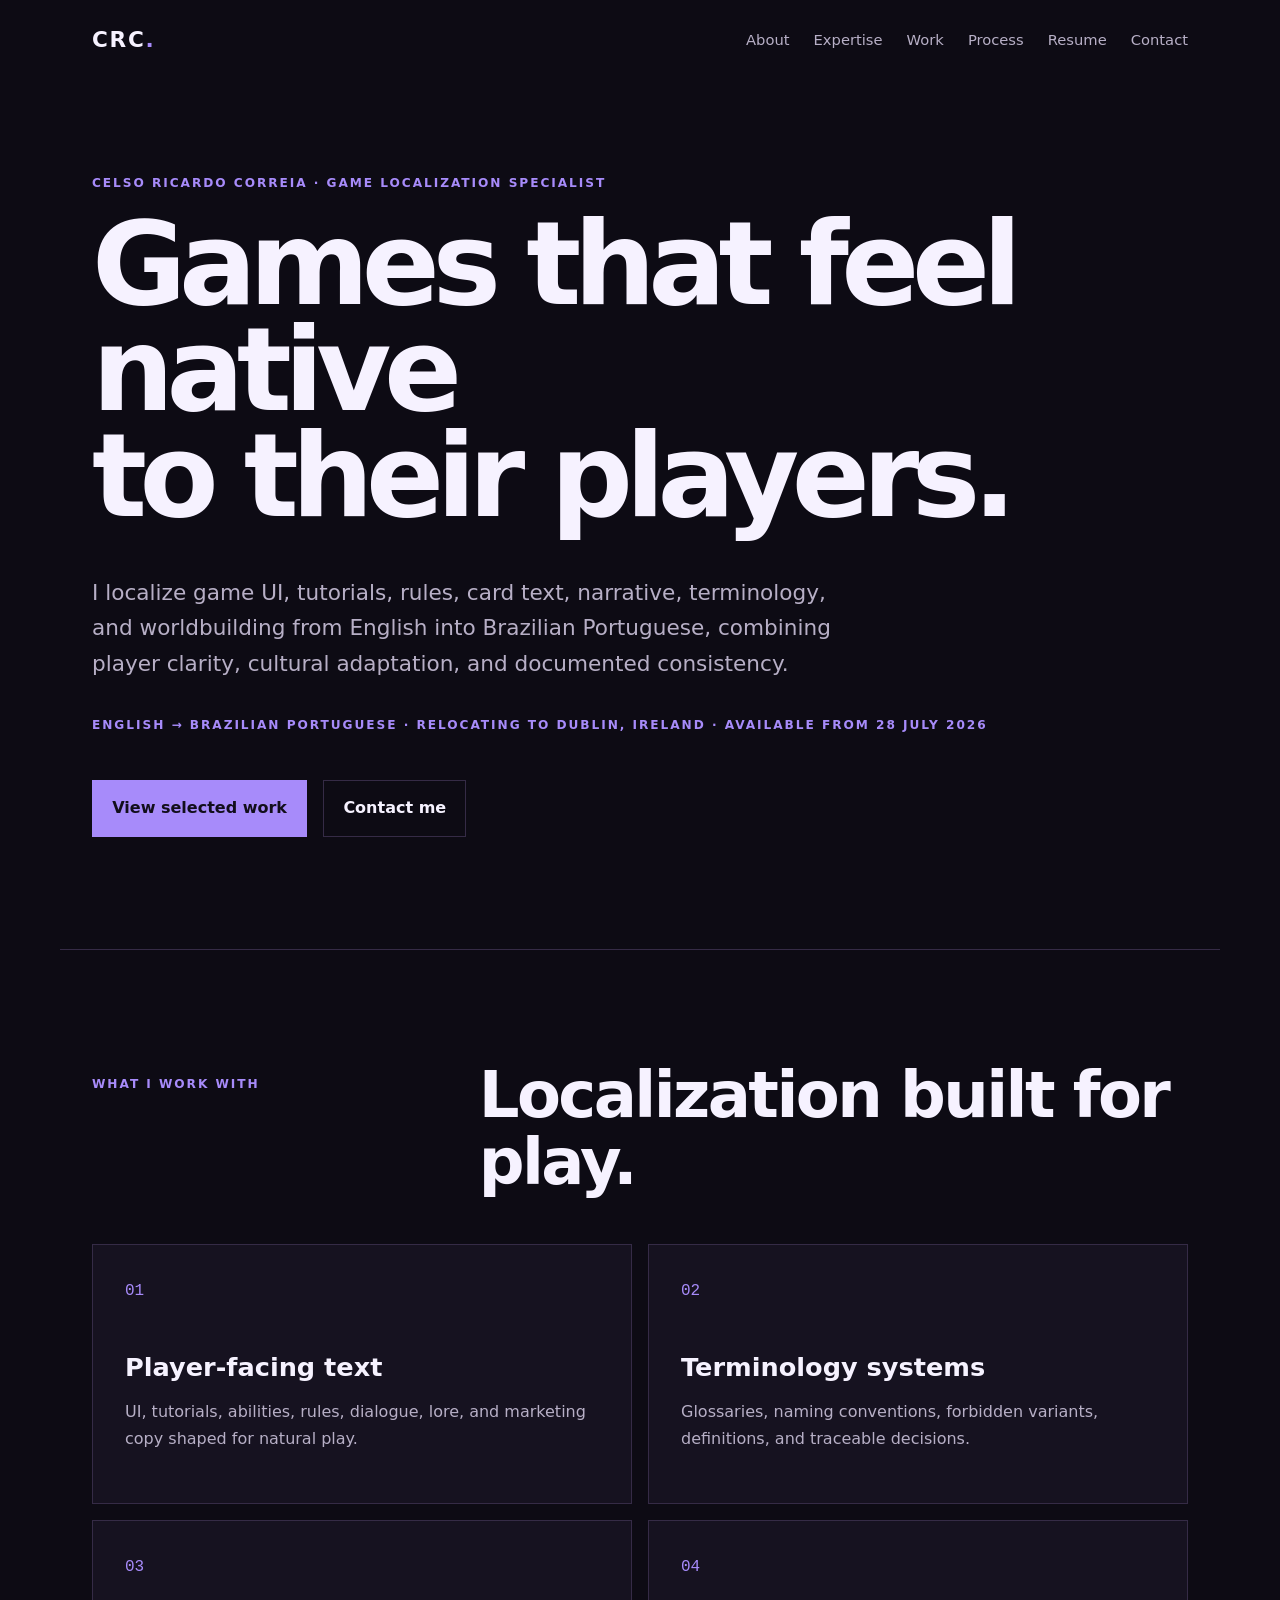
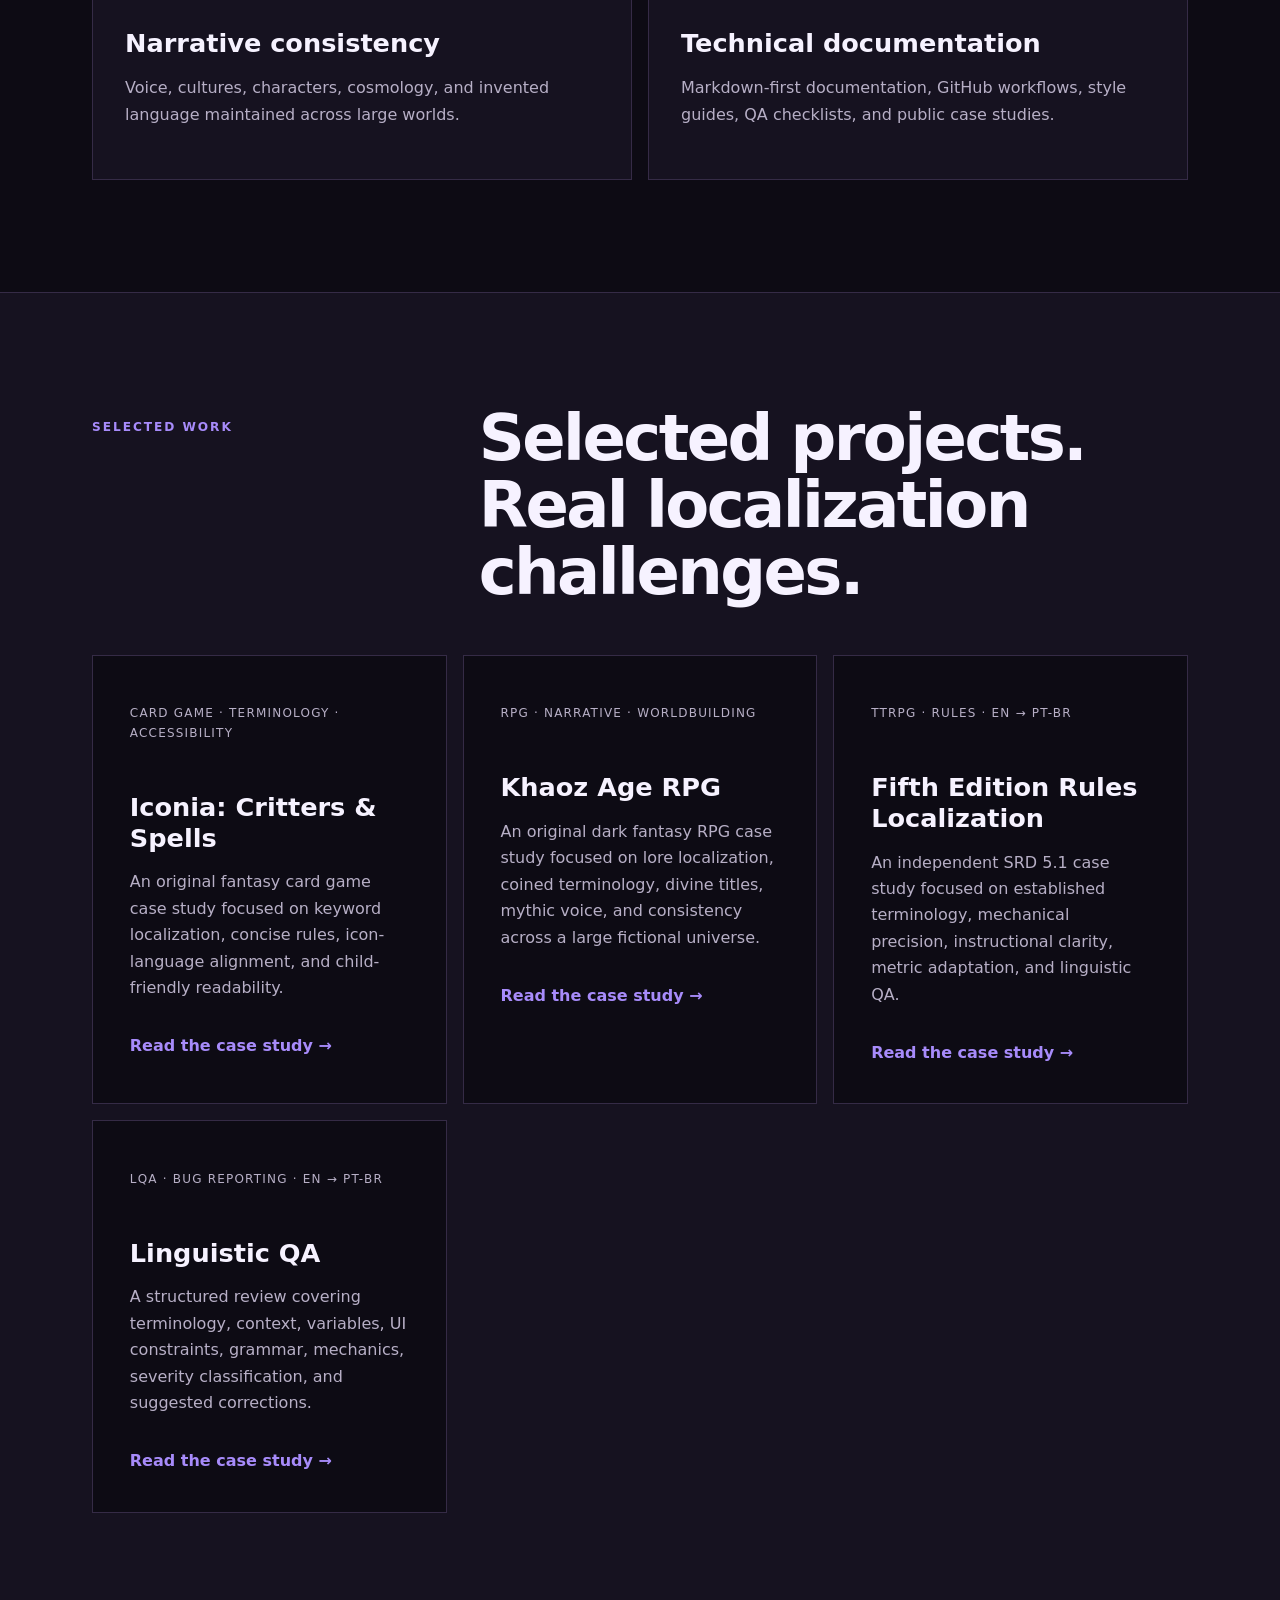
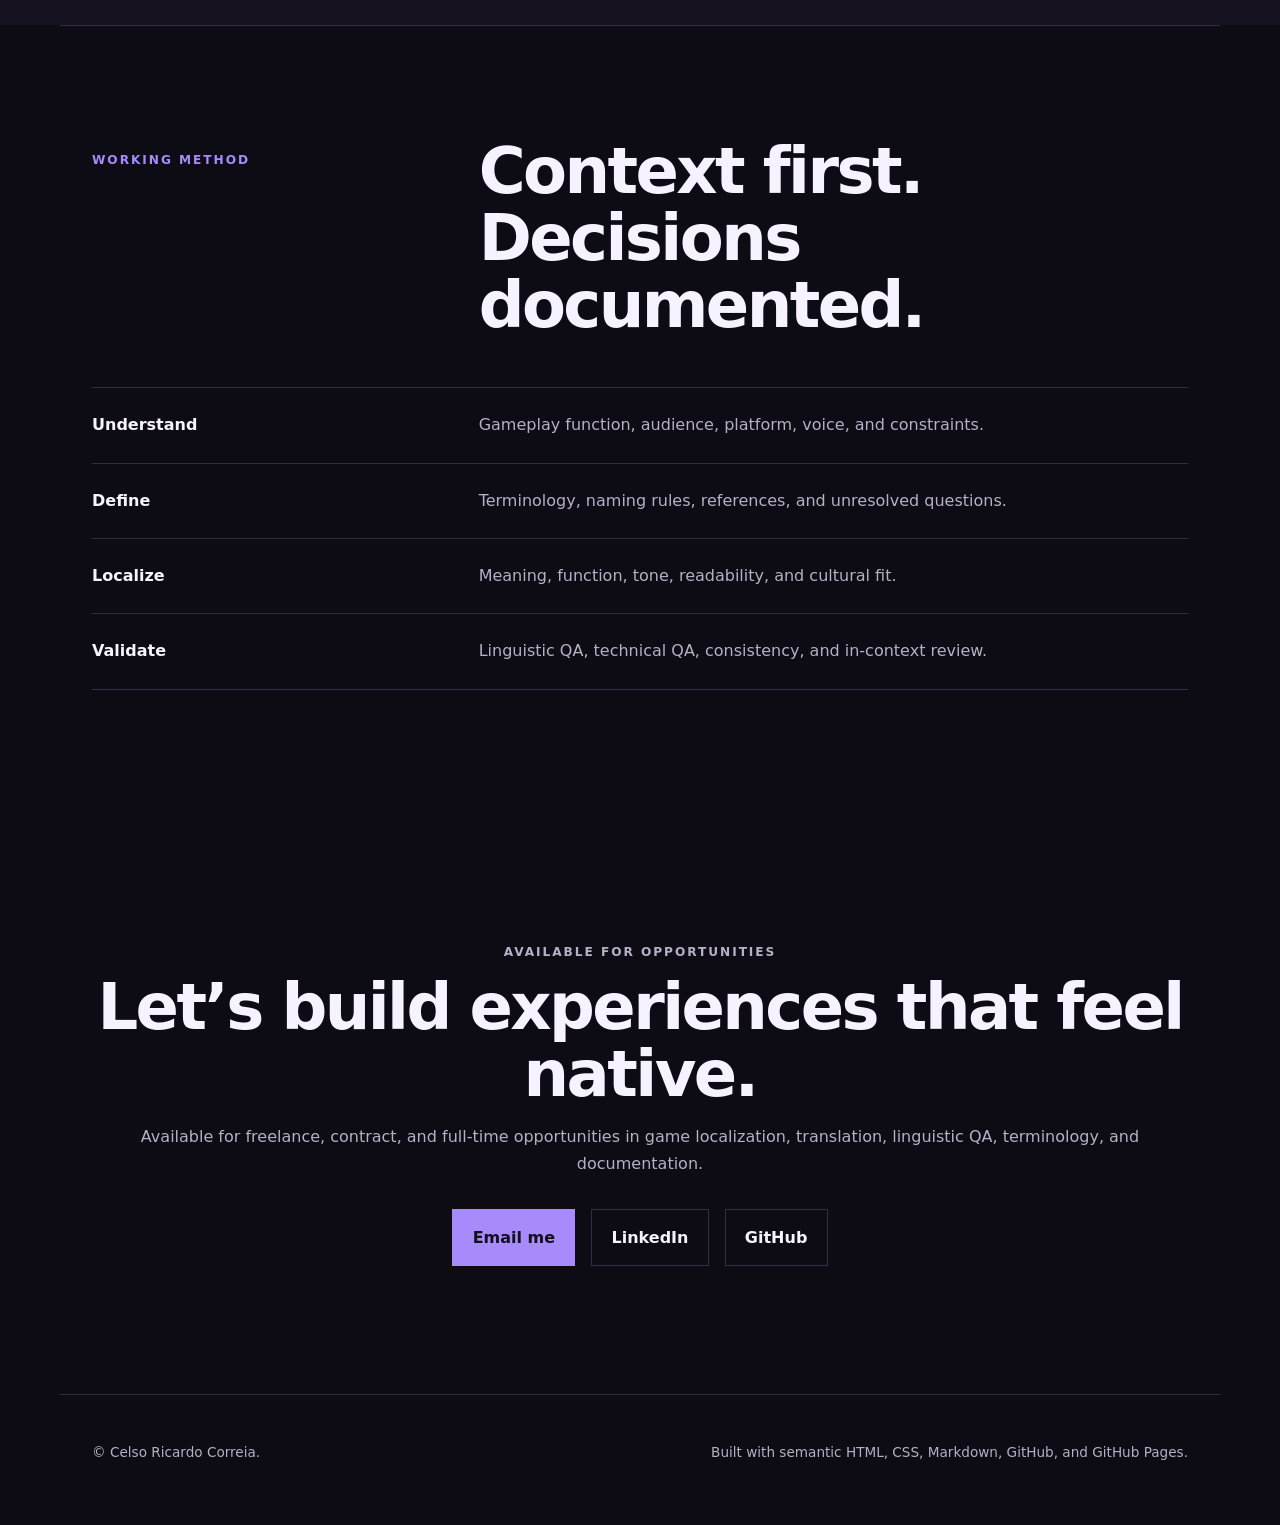
==== commit 82ccf66a: "Add linguistic QA case study" ====
--- a/website/index.html
+++ b/website/index.html
@@ -86,6 +86,18 @@
           <p>An independent SRD 5.1 case study focused on established terminology, mechanical precision, instructional clarity, metric adaptation, and linguistic QA.</p>
           <a href="case-studies/ttrpg-rules-localization.html">Read the case study →</a>
         </article>
+        <article class="project">
+          <p class="project-type">LQA · Bug Reporting · EN → PT-BR</p>
+          <h3>Linguistic QA</h3>
+          <p>
+            A structured review covering terminology, context,
+            variables, UI constraints, grammar, mechanics,
+            severity classification, and suggested corrections.
+          </p>
+          <a href="case-studies/linguistic-qa.html">
+            Read the case study →
+          </a>
+        </article>
       </div>
     </section>
 
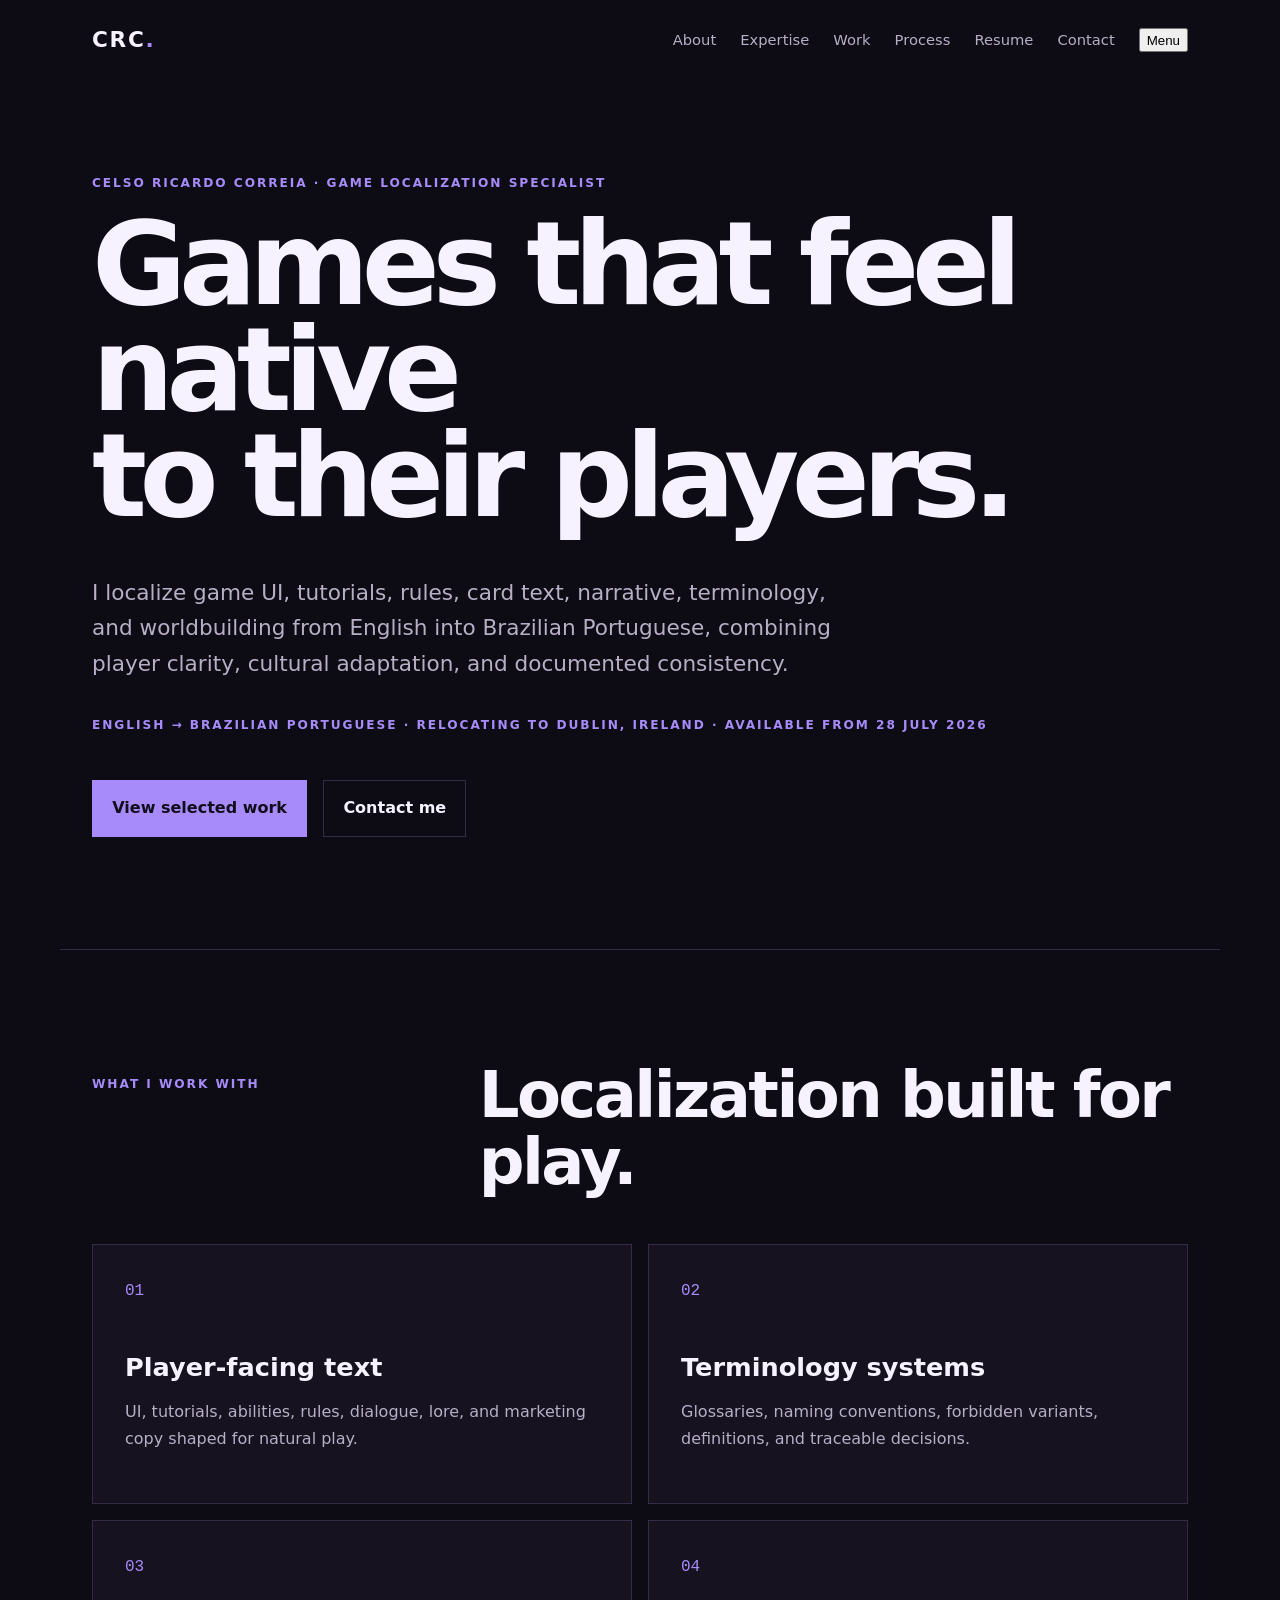
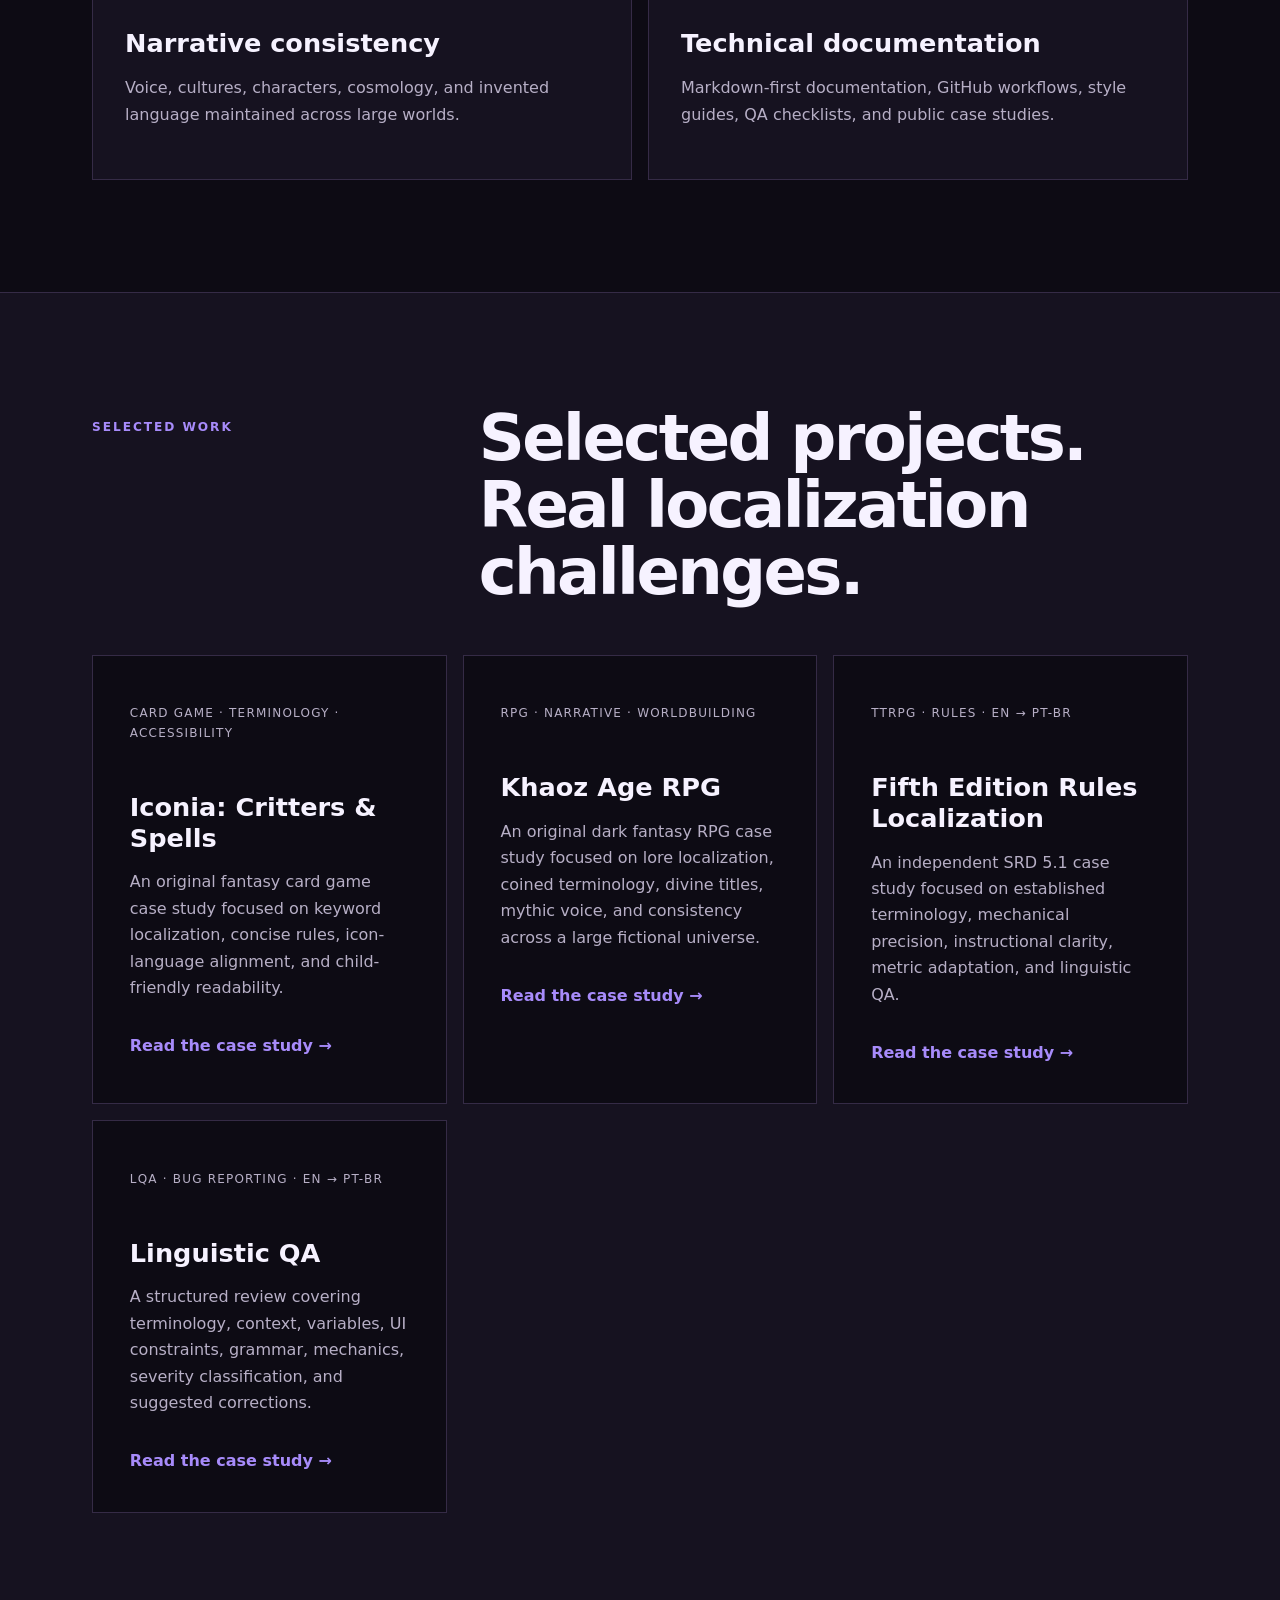
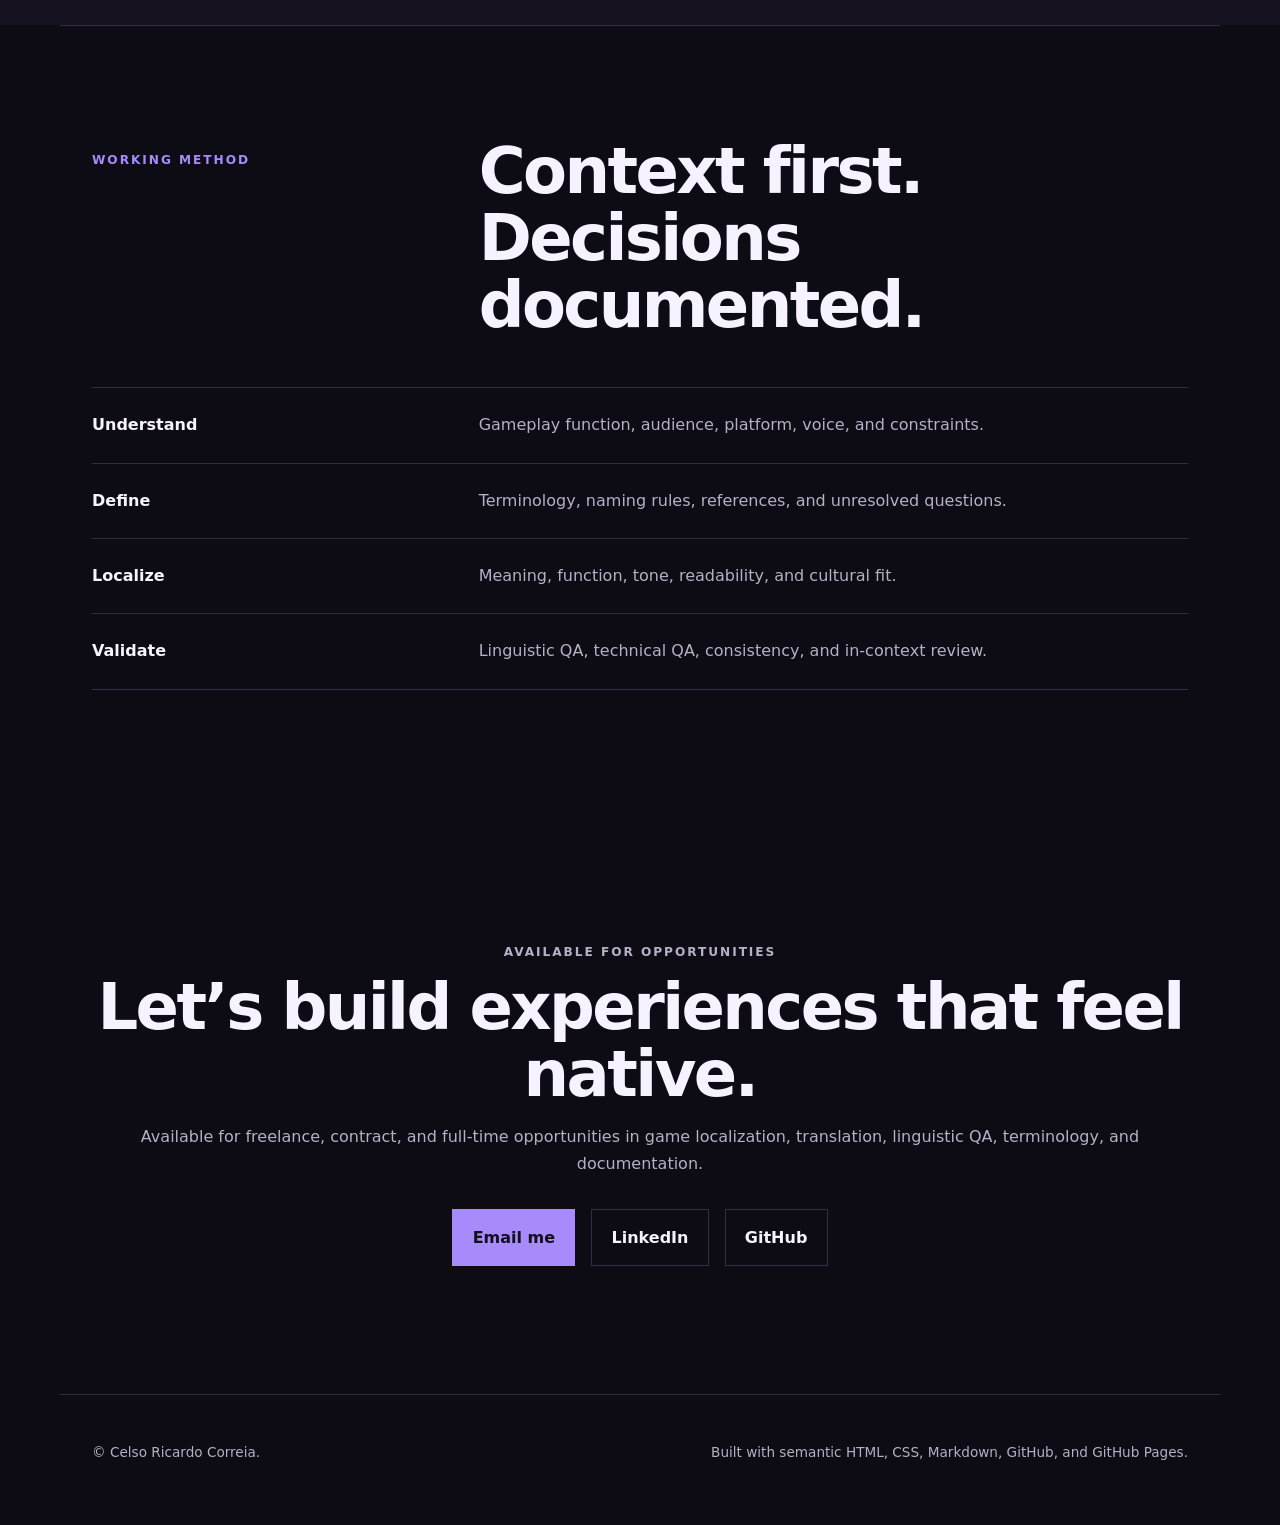
==== commit 2786f67d: "Add SEO metadata and social preview" ====
--- a/website/index.html
+++ b/website/index.html
@@ -17,7 +17,17 @@
       <a href="#process">Process</a>
       <a href="resume.html">Resume</a>
       <a href="#contact">Contact</a>
-</nav>
+
+<button
+  class="menu-toggle"
+  type="button"
+  aria-expanded="false"
+  aria-controls="primary-navigation"
+>
+  Menu
+</button>
+
+    </nav>
     </nav>
   </header>
 
@@ -133,3 +143,25 @@
   <script src="assets/js/main.js"></script>
 </body>
 </html>
+
+<link
+  rel="canonical"
+  href="https://celsorcorreia.github.io/Game-Localization-Portfolio/"
+>
+
+<meta property="og:type" content="website">
+<meta property="og:title" content="Celso Ricardo Correia | Game Localization">
+<meta
+  property="og:description"
+  content="English-to-Brazilian Portuguese game localization, terminology, rules, narrative, and linguistic QA."
+>
+<meta
+  property="og:url"
+  content="https://celsorcorreia.github.io/Game-Localization-Portfolio/"
+>
+<meta
+  property="og:image"
+  content="https://celsorcorreia.github.io/Game-Localization-Portfolio/assets/images/social-preview.png"
+>
+
+<meta name="twitter:card" content="summary_large_image">
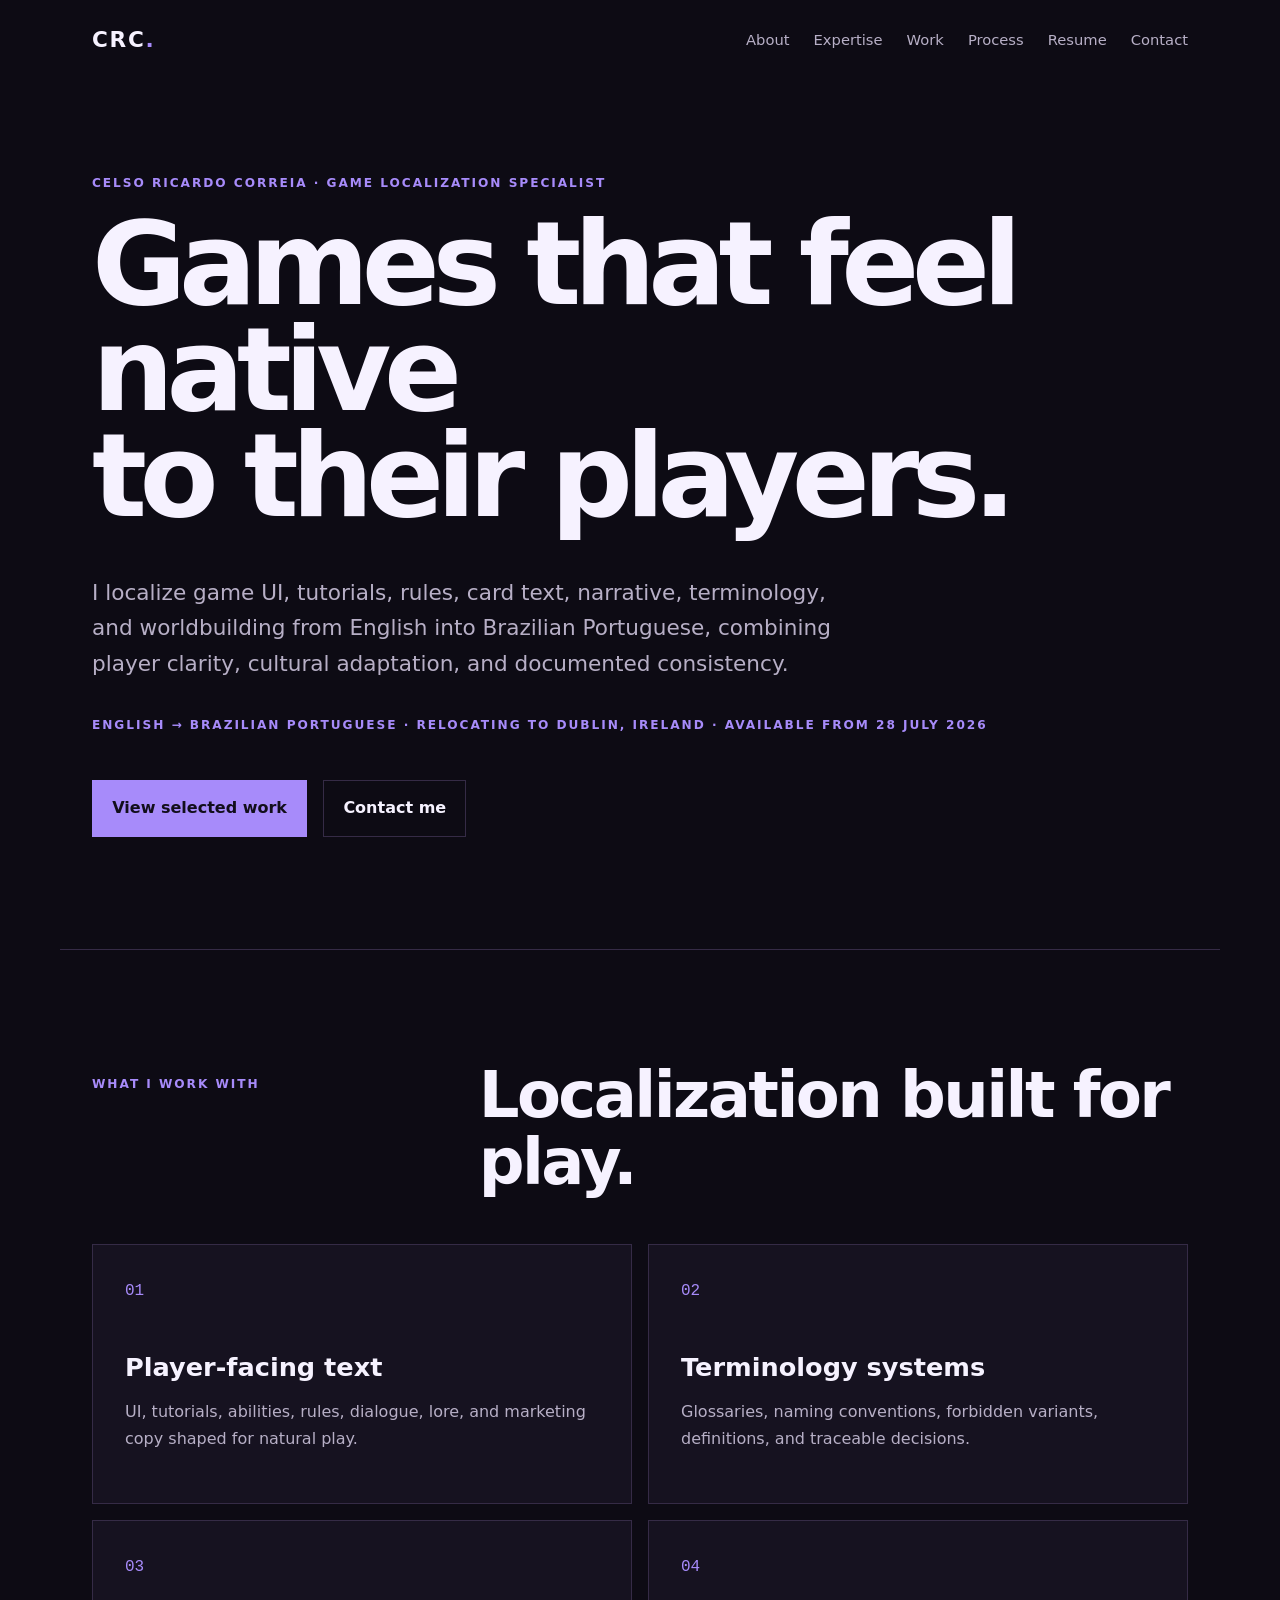
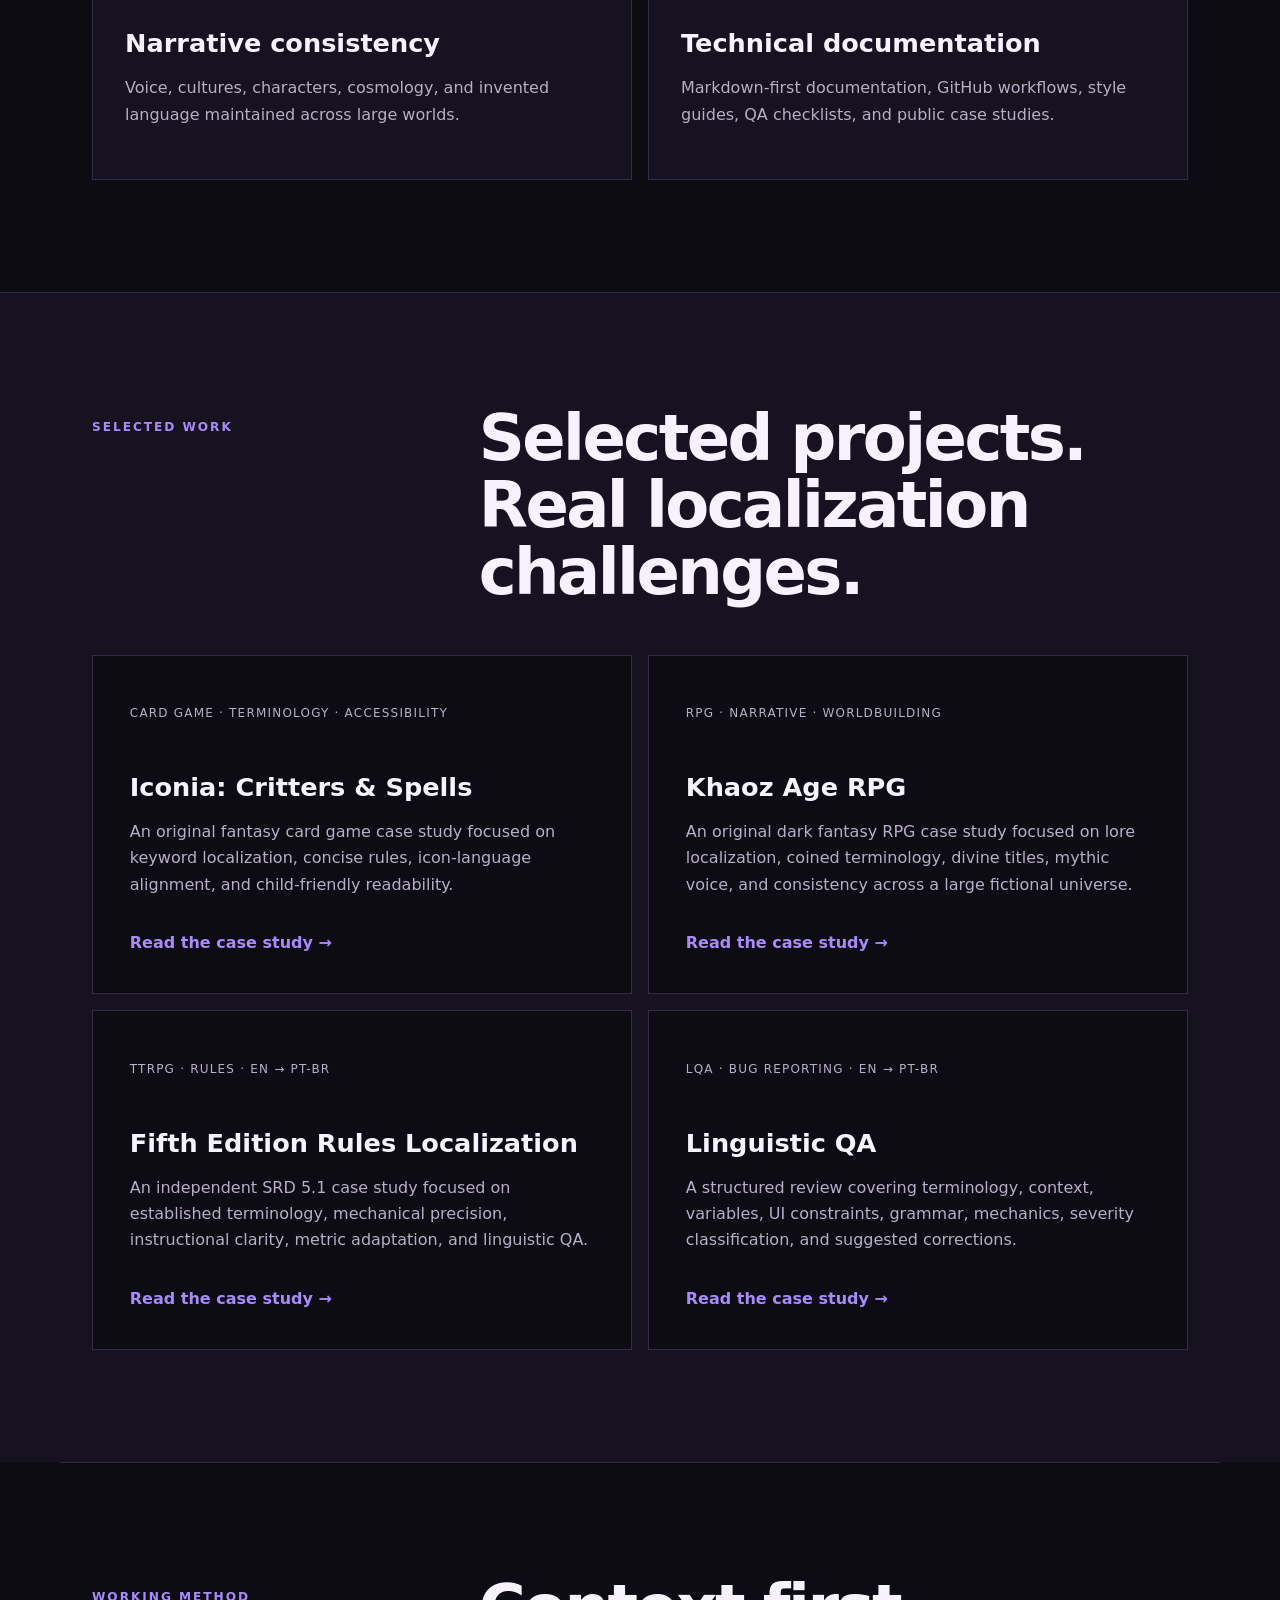
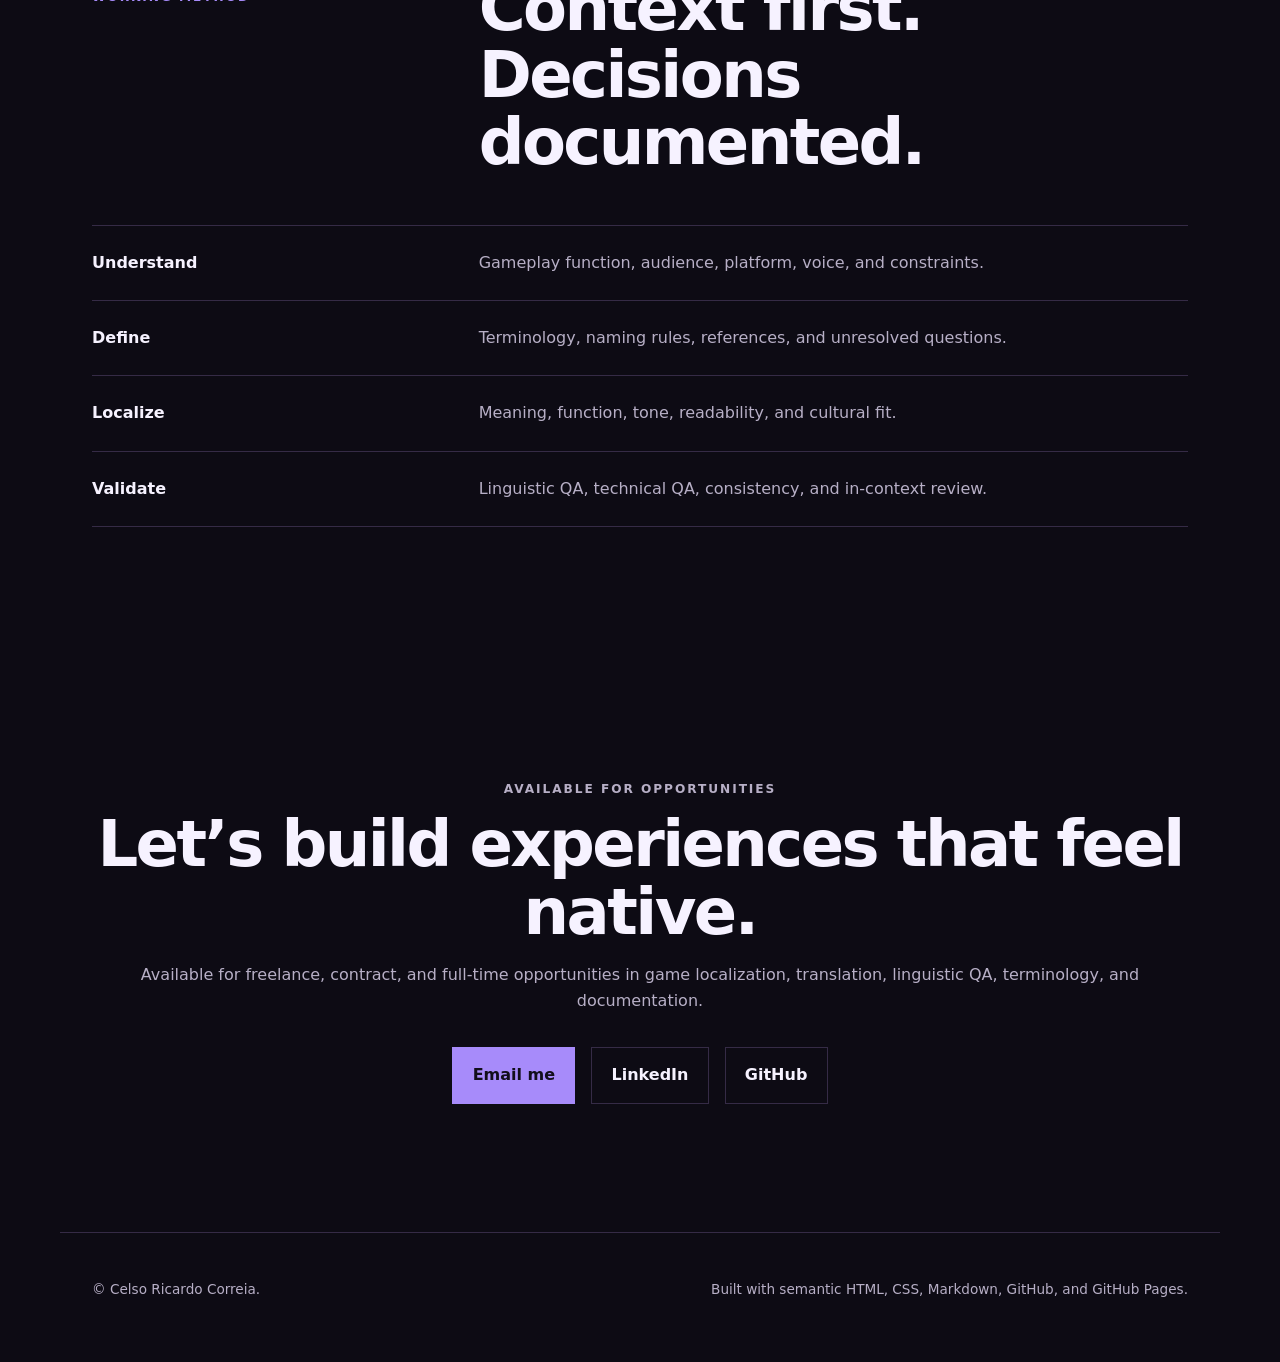
==== commit 129c0fa7: "Add linguistic QA case study" ====
--- a/website/index.html
+++ b/website/index.html
@@ -5,11 +5,21 @@
   <meta name="viewport" content="width=device-width, initial-scale=1">
   <meta name="description" content="Portfolio of Celso Ricardo Correia, a Game Localization Specialist working from English into Brazilian Portuguese across UI, tutorials, rules, narrative, terminology, and worldbuilding.">
   <title>Celso Ricardo Correia | Game Localization Specialist</title>
+
+  <link rel="canonical" href="https://celsorcorreia.github.io/Game-Localization-Portfolio/">
   <link rel="stylesheet" href="assets/css/style.css">
+
+  <meta property="og:type" content="website">
+  <meta property="og:title" content="Celso Ricardo Correia | Game Localization">
+  <meta property="og:description" content="English-to-Brazilian Portuguese game localization, terminology, rules, narrative, and linguistic QA.">
+  <meta property="og:url" content="https://celsorcorreia.github.io/Game-Localization-Portfolio/">
+  <meta property="og:image" content="https://celsorcorreia.github.io/Game-Localization-Portfolio/assets/images/social-preview.png">
+  <meta name="twitter:card" content="summary_large_image">
 </head>
 <body>
   <header class="site-header">
     <a class="brand" href="#top" aria-label="Celso Ricardo Correia — Home">CRC<span>.</span></a>
+
     <nav aria-label="Primary navigation">
       <a href="about.html">About</a>
       <a href="#expertise">Expertise</a>
@@ -17,17 +27,6 @@
       <a href="#process">Process</a>
       <a href="resume.html">Resume</a>
       <a href="#contact">Contact</a>
-
-<button
-  class="menu-toggle"
-  type="button"
-  aria-expanded="false"
-  aria-controls="primary-navigation"
->
-  Menu
-</button>
-
-    </nav>
     </nav>
   </header>
 
@@ -48,6 +47,7 @@
         <p class="eyebrow">What I work with</p>
         <h2>Localization built for play.</h2>
       </div>
+
       <div class="grid cards">
         <article>
           <span>01</span>
@@ -77,6 +77,7 @@
         <p class="eyebrow">Selected work</p>
         <h2>Selected projects. Real localization challenges.</h2>
       </div>
+
       <div class="projects">
         <article class="project">
           <p class="project-type">Card Game · Terminology · Accessibility</p>
@@ -84,29 +85,26 @@
           <p>An original fantasy card game case study focused on keyword localization, concise rules, icon-language alignment, and child-friendly readability.</p>
           <a href="case-studies/iconia-keywords.html">Read the case study →</a>
         </article>
+
         <article class="project">
           <p class="project-type">RPG · Narrative · Worldbuilding</p>
           <h3>Khaoz Age RPG</h3>
           <p>An original dark fantasy RPG case study focused on lore localization, coined terminology, divine titles, mythic voice, and consistency across a large fictional universe.</p>
           <a href="case-studies/khaoz-age-rpg.html">Read the case study →</a>
         </article>
+
         <article class="project">
           <p class="project-type">TTRPG · Rules · EN → PT-BR</p>
           <h3>Fifth Edition Rules Localization</h3>
           <p>An independent SRD 5.1 case study focused on established terminology, mechanical precision, instructional clarity, metric adaptation, and linguistic QA.</p>
           <a href="case-studies/ttrpg-rules-localization.html">Read the case study →</a>
         </article>
+
         <article class="project">
           <p class="project-type">LQA · Bug Reporting · EN → PT-BR</p>
           <h3>Linguistic QA</h3>
-          <p>
-            A structured review covering terminology, context,
-            variables, UI constraints, grammar, mechanics,
-            severity classification, and suggested corrections.
-          </p>
-          <a href="case-studies/linguistic-qa.html">
-            Read the case study →
-          </a>
+          <p>A structured review covering terminology, context, variables, UI constraints, grammar, mechanics, severity classification, and suggested corrections.</p>
+          <a href="case-studies/linguistic-qa.html">Read the case study →</a>
         </article>
       </div>
     </section>
@@ -116,6 +114,7 @@
         <p class="eyebrow">Working method</p>
         <h2>Context first. Decisions documented.</h2>
       </div>
+
       <ol class="process">
         <li><strong>Understand</strong><span>Gameplay function, audience, platform, voice, and constraints.</span></li>
         <li><strong>Define</strong><span>Terminology, naming rules, references, and unresolved questions.</span></li>
@@ -128,6 +127,7 @@
       <p class="eyebrow">Available for opportunities</p>
       <h2>Let’s build experiences that feel native.</h2>
       <p>Available for freelance, contract, and full-time opportunities in game localization, translation, linguistic QA, terminology, and documentation.</p>
+
       <div class="actions">
         <a class="button primary" href="mailto:celsor.correia@gmail.com">Email me</a>
         <a class="button secondary" href="https://www.linkedin.com/in/celso-ricardo-correia/" target="_blank" rel="noopener noreferrer">LinkedIn</a>
@@ -140,28 +140,7 @@
     <p>© <span id="year"></span> Celso Ricardo Correia.</p>
     <p>Built with semantic HTML, CSS, Markdown, GitHub, and GitHub Pages.</p>
   </footer>
+
   <script src="assets/js/main.js"></script>
 </body>
 </html>
-
-<link
-  rel="canonical"
-  href="https://celsorcorreia.github.io/Game-Localization-Portfolio/"
->
-
-<meta property="og:type" content="website">
-<meta property="og:title" content="Celso Ricardo Correia | Game Localization">
-<meta
-  property="og:description"
-  content="English-to-Brazilian Portuguese game localization, terminology, rules, narrative, and linguistic QA."
->
-<meta
-  property="og:url"
-  content="https://celsorcorreia.github.io/Game-Localization-Portfolio/"
->
-<meta
-  property="og:image"
-  content="https://celsorcorreia.github.io/Game-Localization-Portfolio/assets/images/social-preview.png"
->
-
-<meta name="twitter:card" content="summary_large_image">
--- a/website/assets/css/style.css
+++ b/website/assets/css/style.css
@@ -227,7 +227,7 @@
 
 .projects {
   display: grid;
-  grid-template-columns: repeat(3, 1fr);
+  grid-template-columns: repeat(2, 1fr);
   gap: 1rem;
 }
 
@@ -634,3 +634,89 @@
     flex-direction: column;
   }
 }
+
+
+/* Linguistic QA case study */
+
+.issue-heading {
+  display: flex;
+  justify-content: space-between;
+  align-items: center;
+  gap: .75rem;
+  margin-bottom: 1rem;
+}
+
+.issue-id {
+  color: var(--accent);
+  font-family: ui-monospace, SFMono-Regular, Menlo, Consolas, monospace;
+  font-size: .78rem;
+  font-weight: 800;
+  letter-spacing: .08em;
+}
+
+.severity-badge,
+.status-badge {
+  display: inline-flex;
+  align-items: center;
+  width: fit-content;
+  padding: .28rem .55rem;
+  border: 1px solid currentColor;
+  font-size: .68rem;
+  font-weight: 850;
+  letter-spacing: .08em;
+  text-transform: uppercase;
+}
+
+.severity-critical {
+  color: #ffb4b4;
+  background: rgba(255, 100, 100, .1);
+}
+
+.severity-major {
+  color: #ffd38a;
+  background: rgba(255, 180, 70, .1);
+}
+
+.severity-minor {
+  color: #c4b5fd;
+  background: rgba(167, 139, 250, .1);
+}
+
+.status-fixed {
+  color: #b9f6ca;
+  background: rgba(95, 210, 135, .1);
+}
+
+.status-retest {
+  color: #ffd38a;
+  background: rgba(255, 180, 70, .1);
+}
+
+.issue-card h3 {
+  margin-top: 0;
+}
+
+.issue-table {
+  min-width: 1480px;
+}
+
+.lqa-status-grid {
+  margin-top: 1rem;
+}
+
+.lqa-metric {
+  margin: .25rem 0;
+  color: var(--accent) !important;
+  font-size: clamp(2rem, 5vw, 4rem);
+  font-weight: 900;
+  line-height: 1;
+}
+
+.case-main code {
+  padding: .15rem .35rem;
+  border: 1px solid var(--border);
+  background: var(--bg);
+  color: var(--accent);
+  font-family: ui-monospace, SFMono-Regular, Menlo, Consolas, monospace;
+  font-size: .9em;
+}
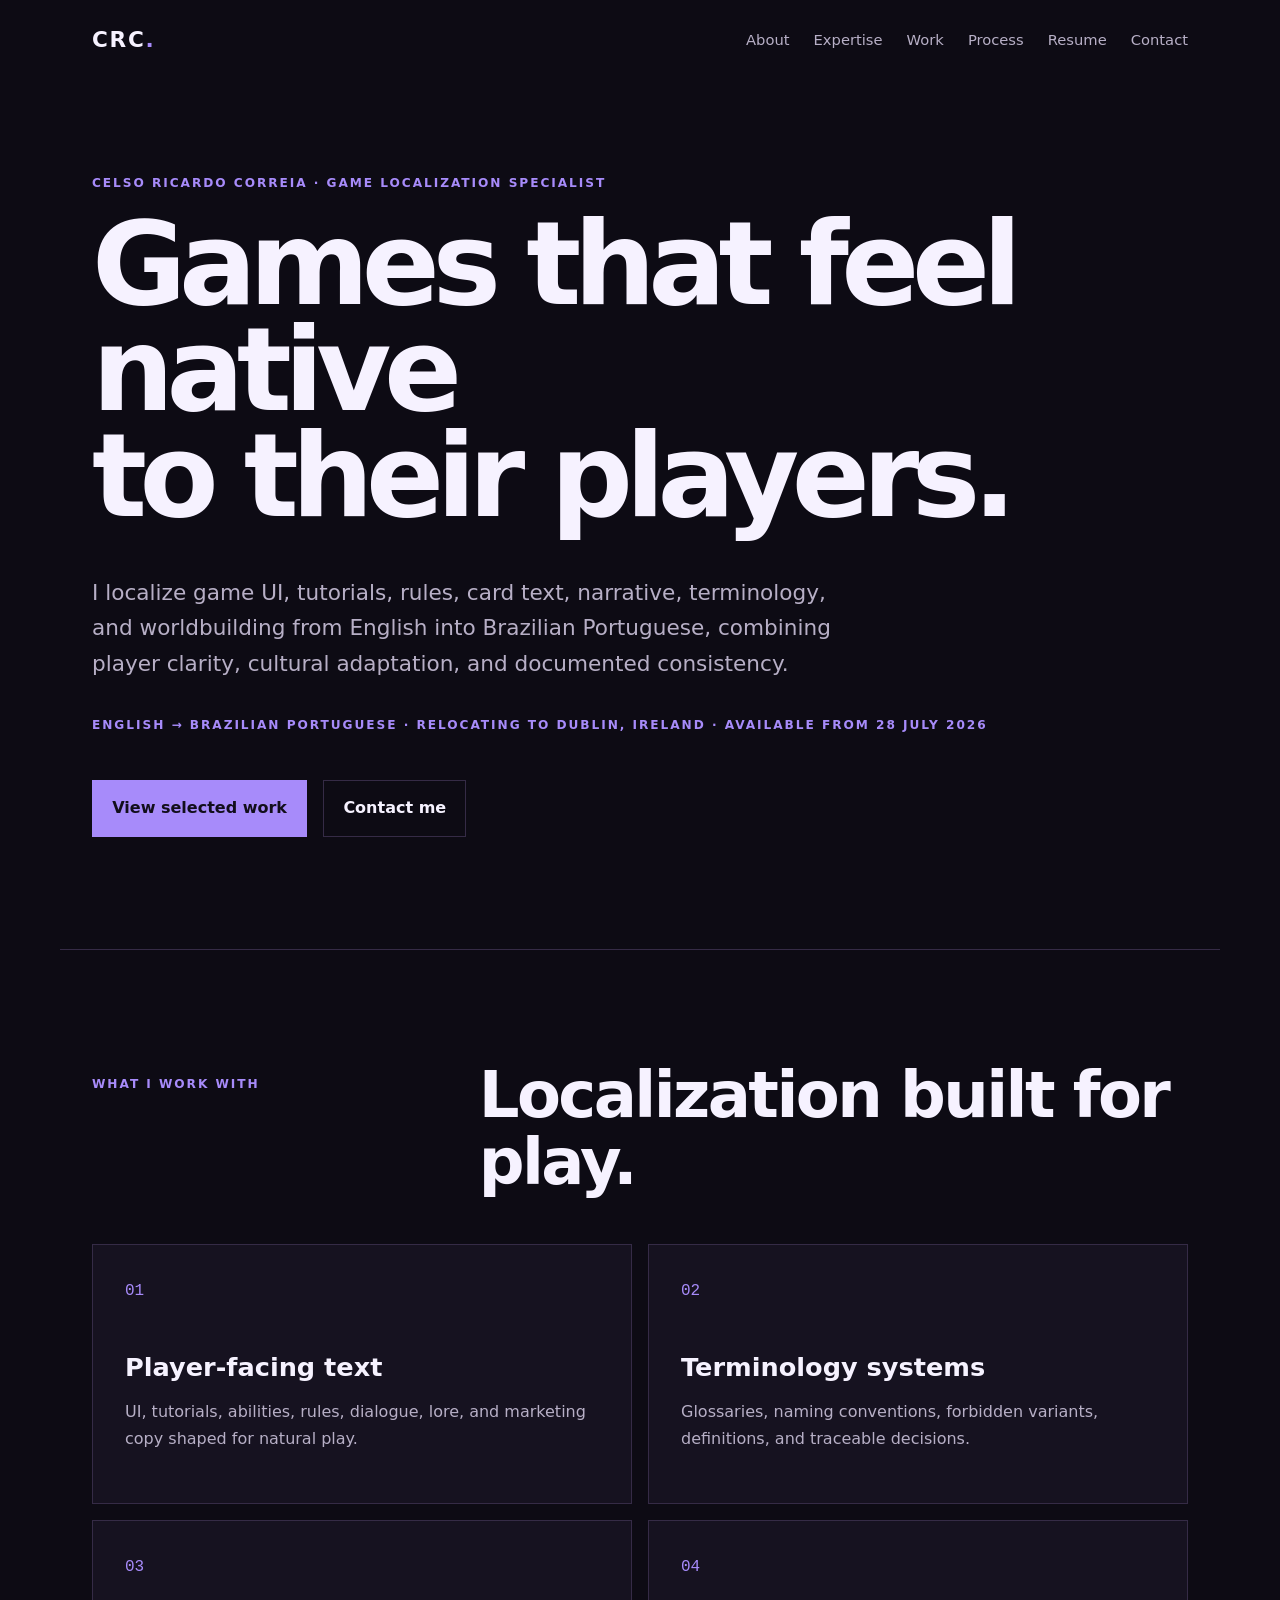
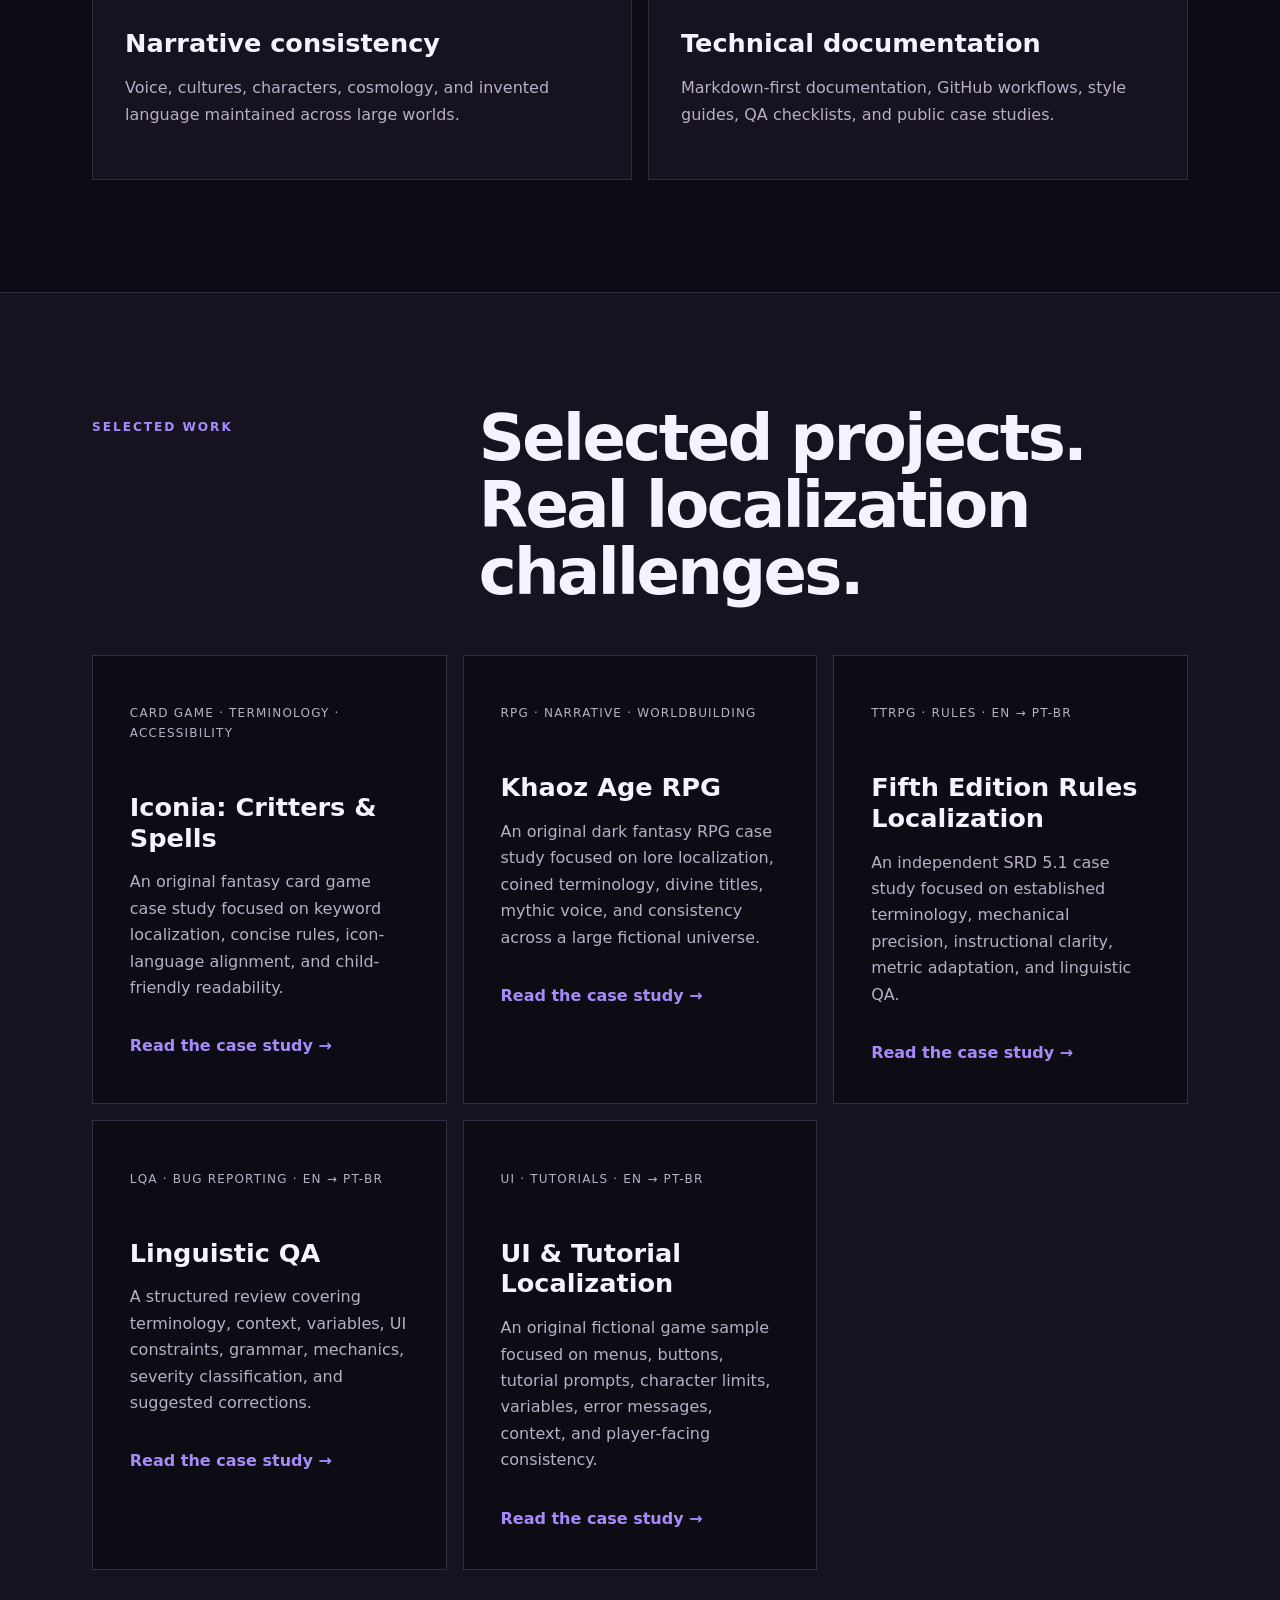
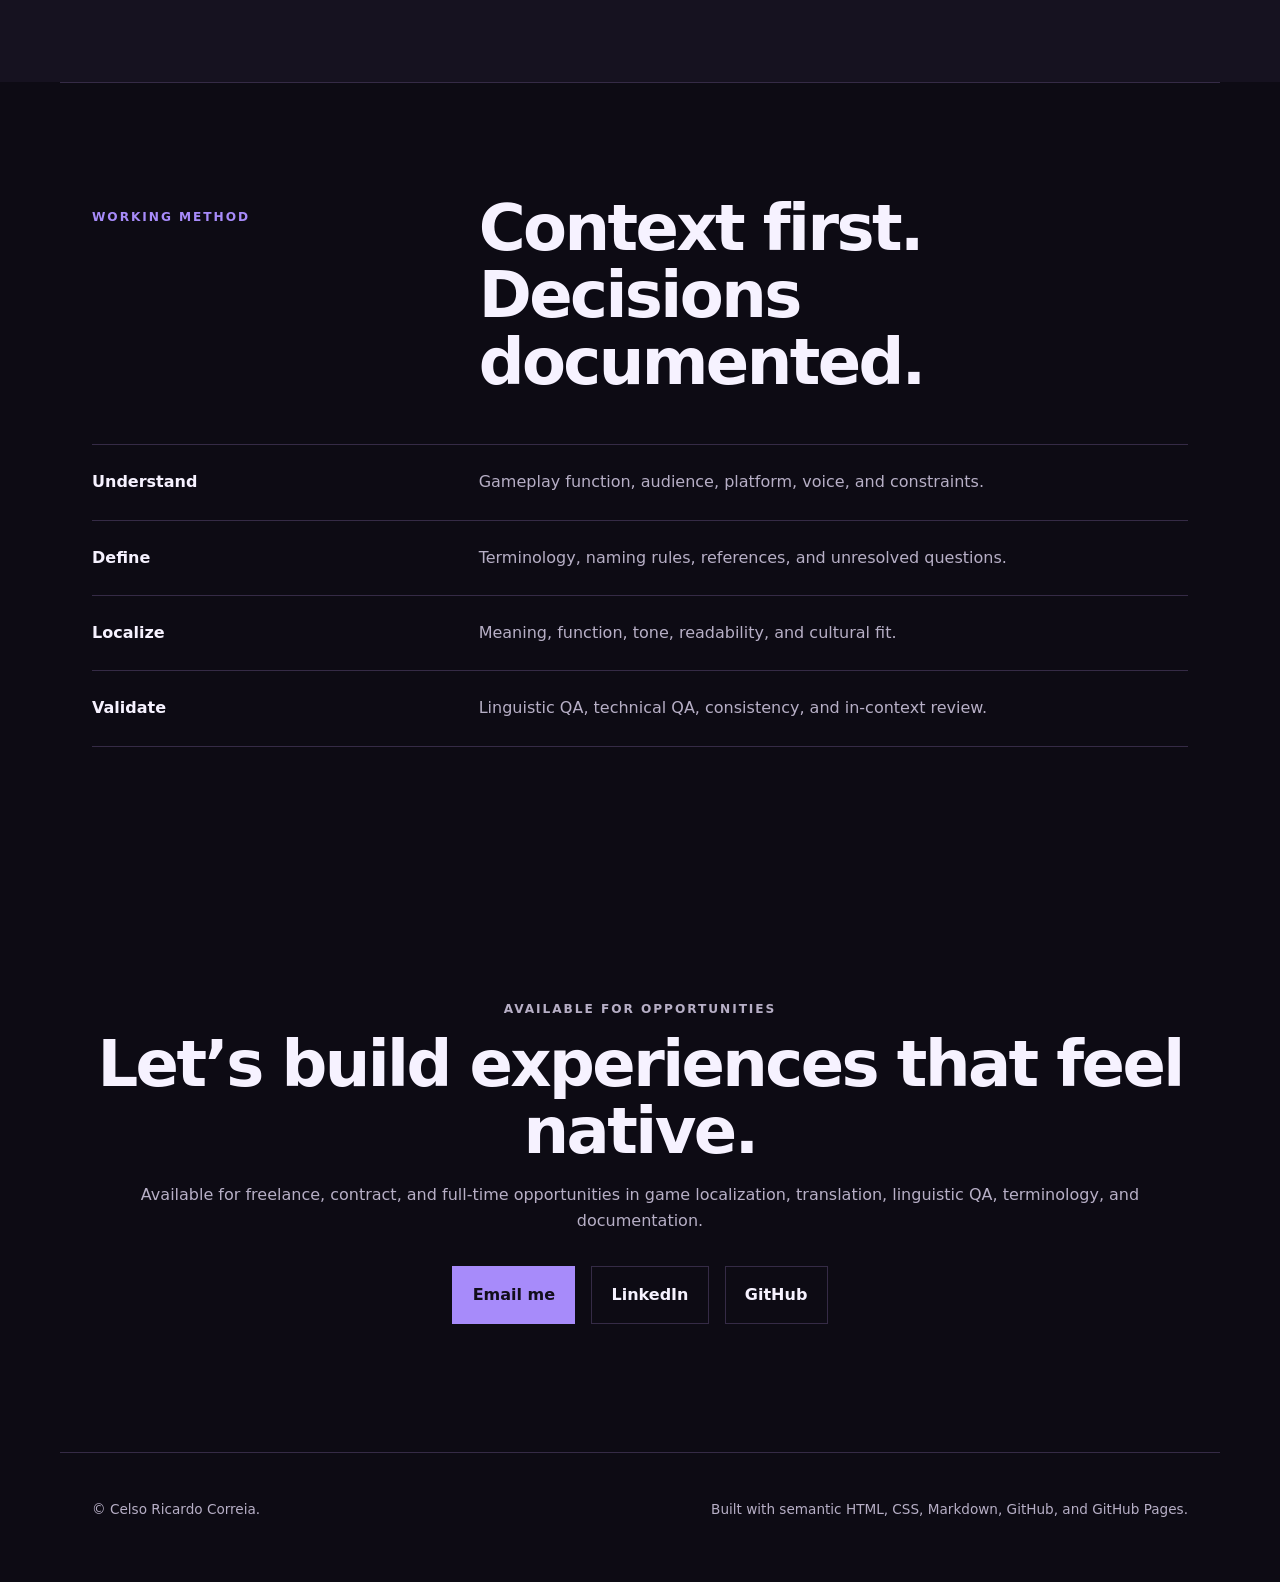
==== commit 0dbc145e: "Add UI and tutorial localization case study" ====
--- a/website/index.html
+++ b/website/index.html
@@ -106,6 +106,13 @@
           <p>A structured review covering terminology, context, variables, UI constraints, grammar, mechanics, severity classification, and suggested corrections.</p>
           <a href="case-studies/linguistic-qa.html">Read the case study →</a>
         </article>
+
+        <article class="project">
+          <p class="project-type">UI · Tutorials · EN → PT-BR</p>
+          <h3>UI &amp; Tutorial Localization</h3>
+          <p>An original fictional game sample focused on menus, buttons, tutorial prompts, character limits, variables, error messages, context, and player-facing consistency.</p>
+          <a href="case-studies/ui-tutorial-localization.html">Read the case study →</a>
+        </article>
       </div>
     </section>
 
--- a/website/assets/css/style.css
+++ b/website/assets/css/style.css
@@ -227,7 +227,7 @@
 
 .projects {
   display: grid;
-  grid-template-columns: repeat(2, 1fr);
+  grid-template-columns: repeat(auto-fit, minmax(280px, 1fr));
   gap: 1rem;
 }
 
@@ -720,3 +720,48 @@
   font-family: ui-monospace, SFMono-Regular, Menlo, Consolas, monospace;
   font-size: .9em;
 }
+
+
+/* UI & Tutorial Localization case study */
+
+.string-table {
+  min-width: 1320px;
+}
+
+.variable-table {
+  min-width: 980px;
+}
+
+.limit-meter {
+  width: 150px;
+  height: .45rem;
+  overflow: hidden;
+  border: 1px solid var(--border);
+  background: var(--bg);
+}
+
+.limit-meter span {
+  display: block;
+  height: 100%;
+  background: var(--accent);
+}
+
+.string-table small {
+  display: block;
+  margin-top: .35rem;
+  color: var(--muted);
+  white-space: nowrap;
+}
+
+.ui-metric {
+  margin: .25rem 0 !important;
+  color: var(--accent) !important;
+  font-size: clamp(2.8rem, 7vw, 5rem);
+  font-weight: 900;
+  line-height: 1;
+}
+
+.variable-table code,
+.string-table code {
+  white-space: nowrap;
+}
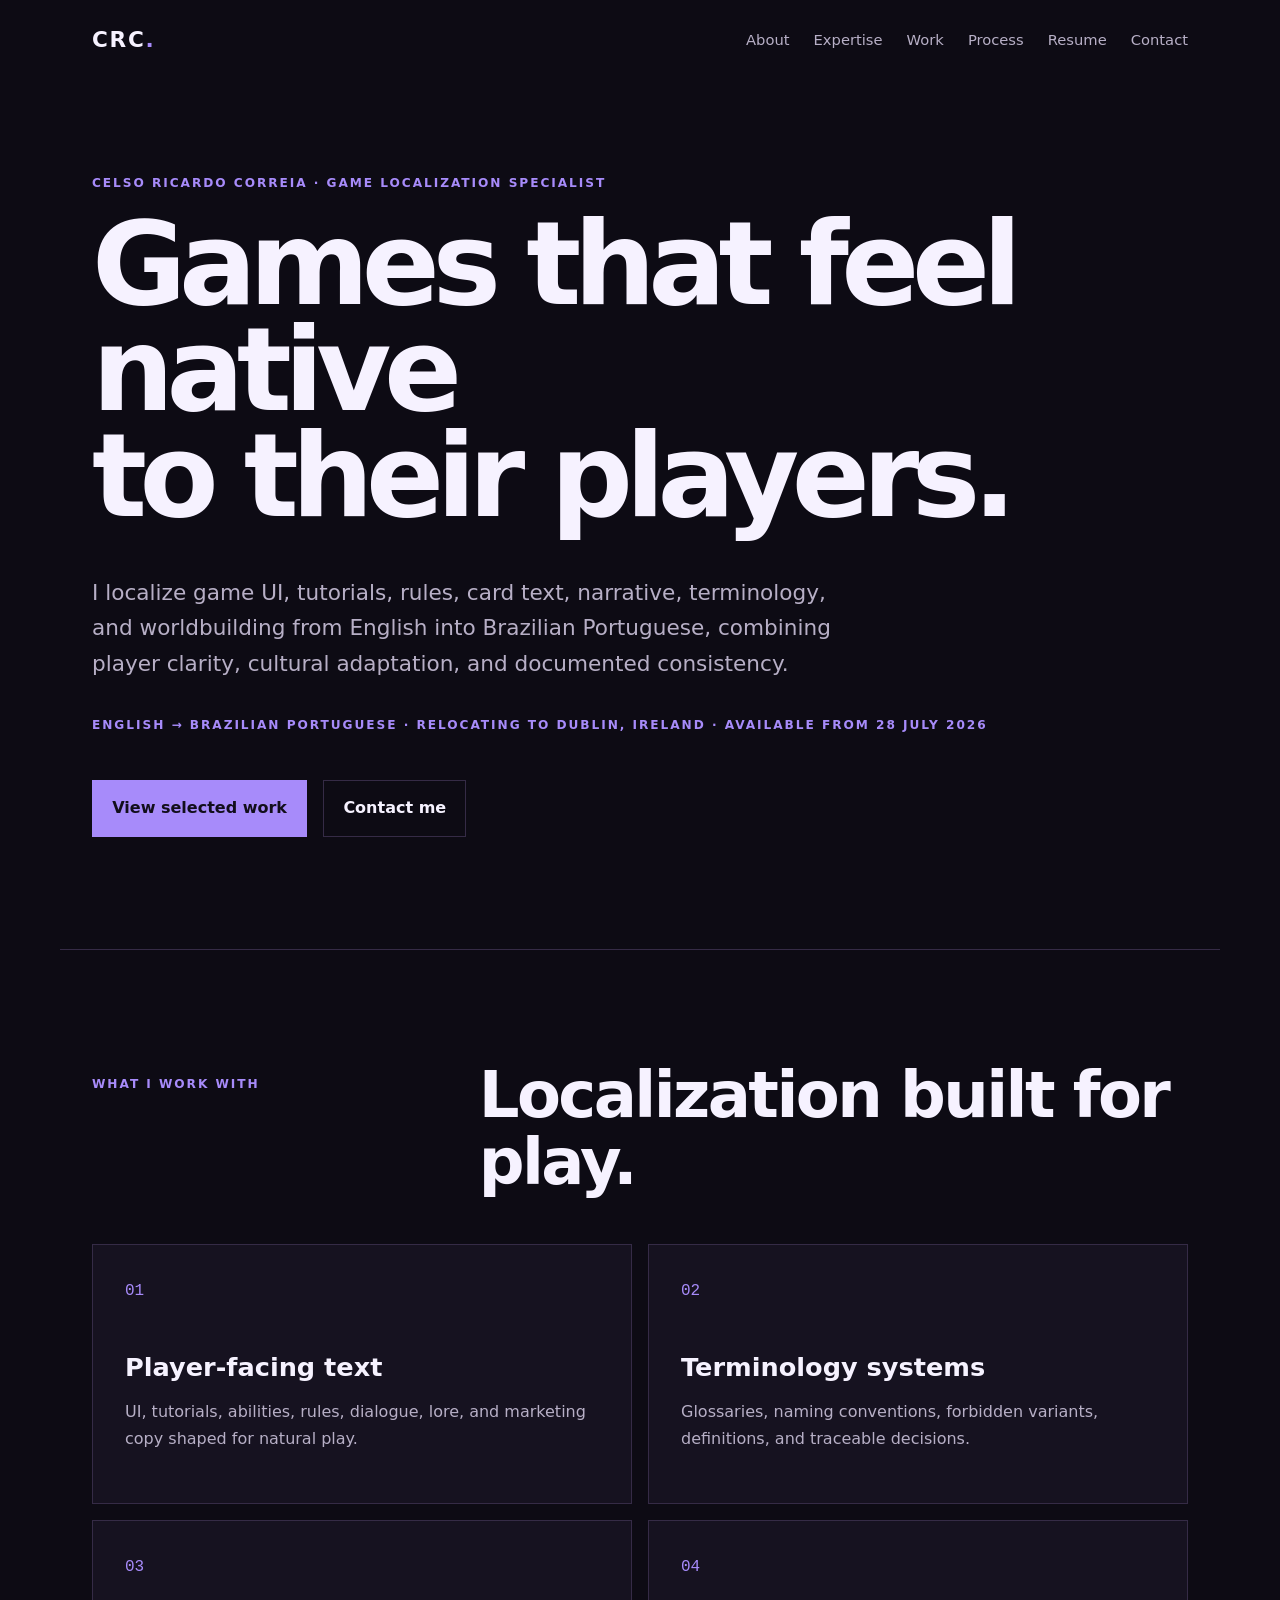
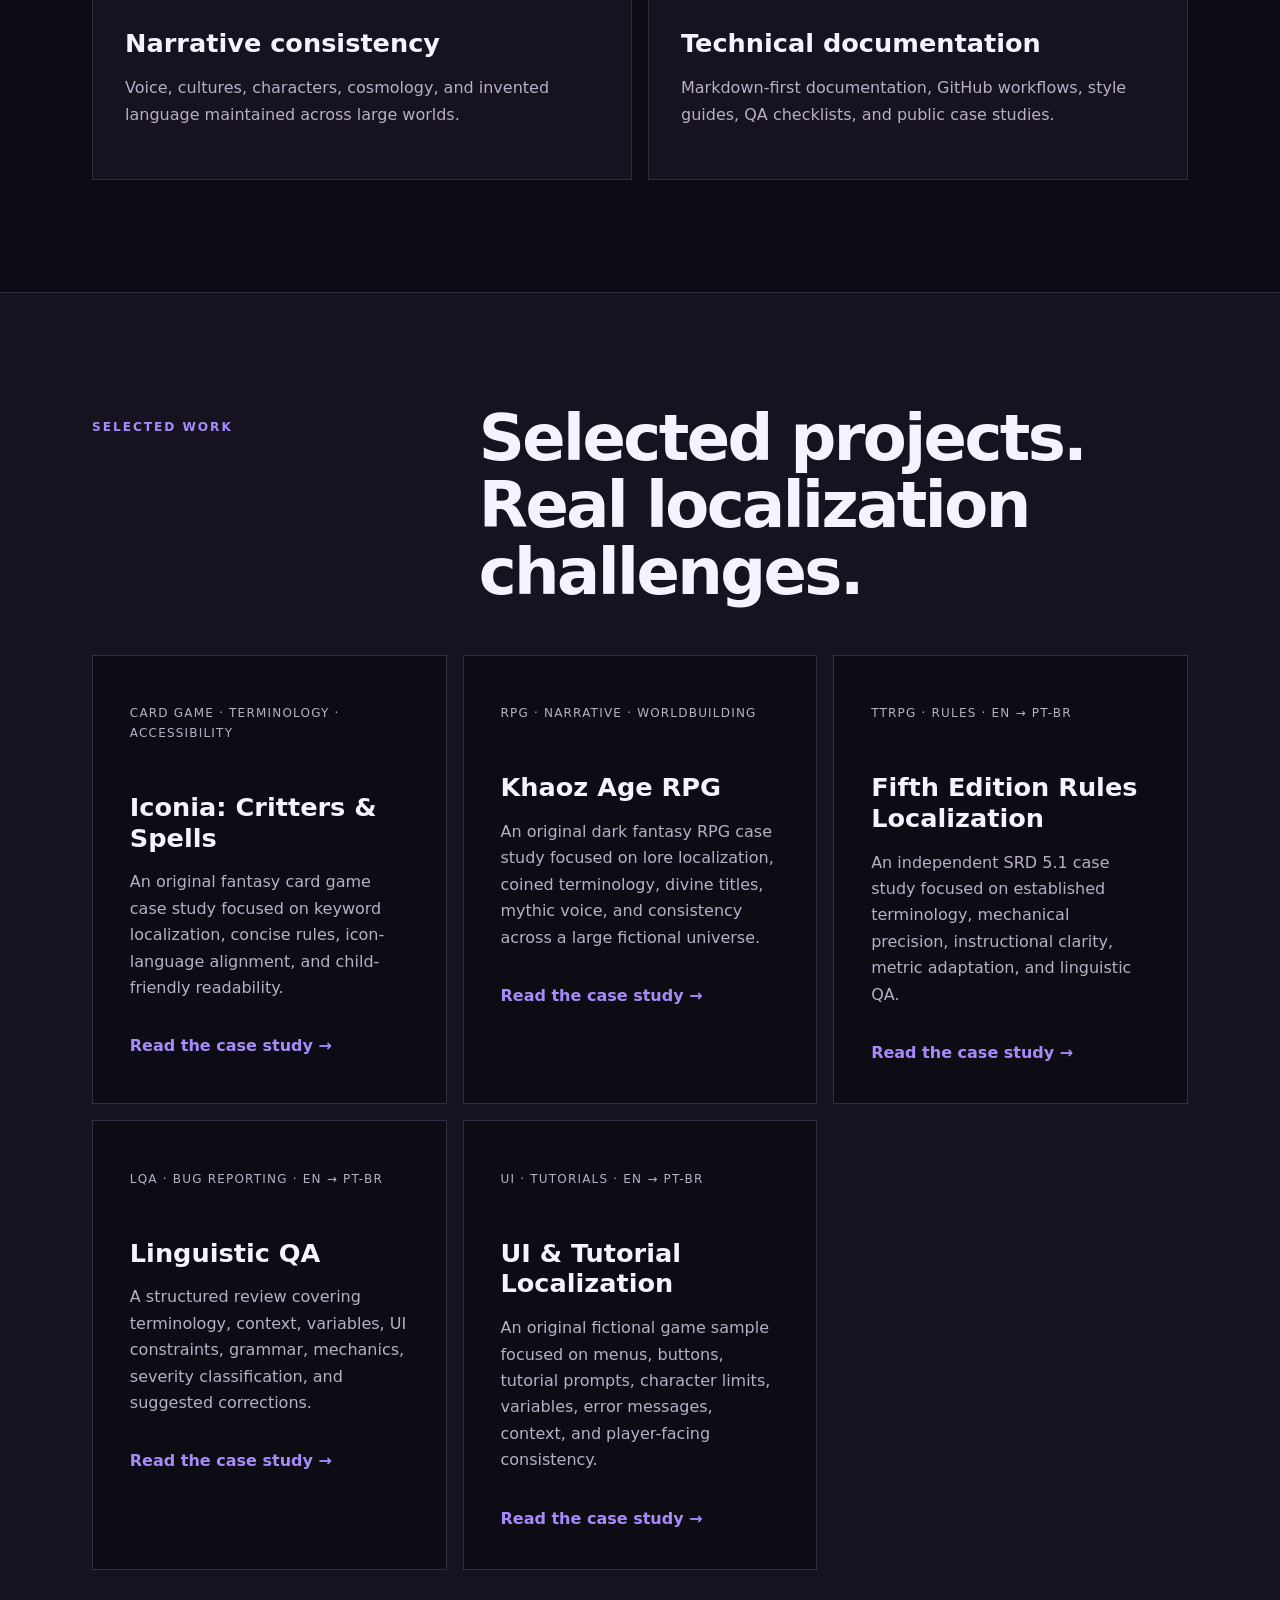
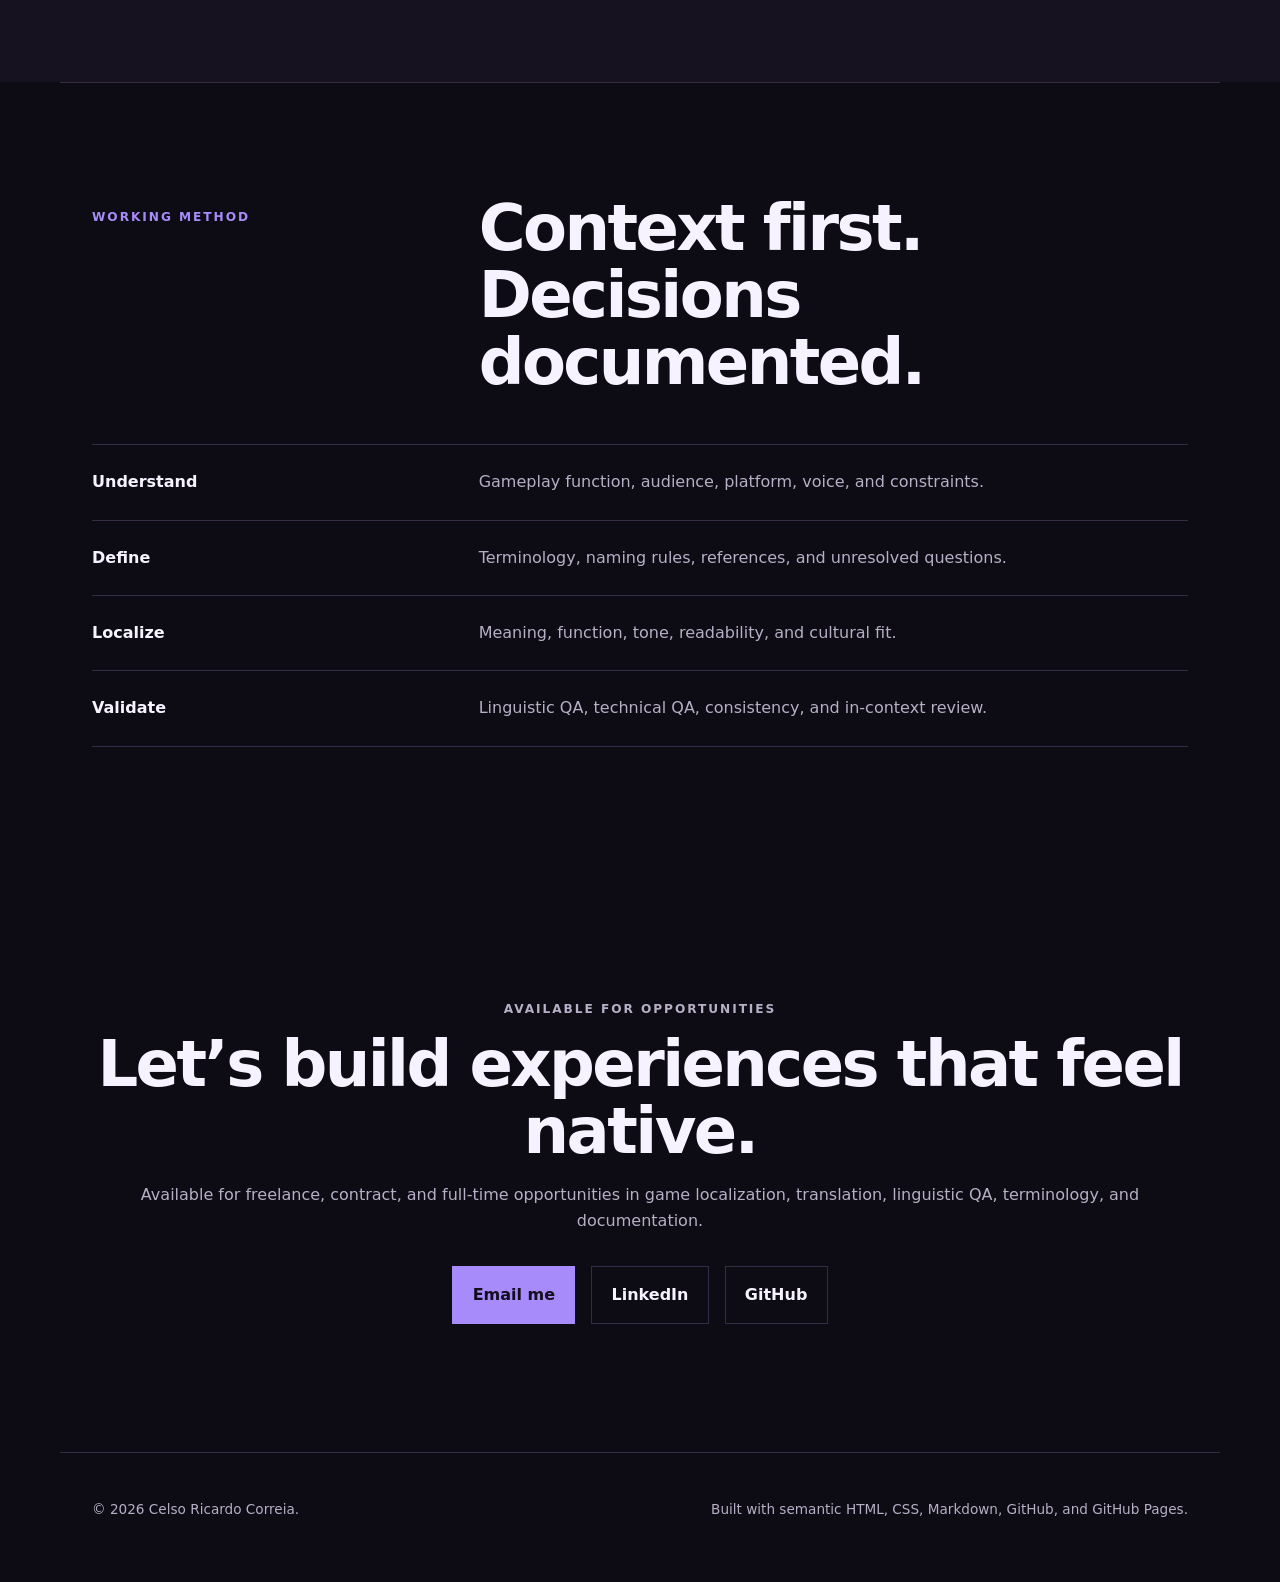
==== commit 56e11e57: "Add accessible mobile navigation" ====
--- a/website/index.html
+++ b/website/index.html
@@ -20,7 +20,17 @@
   <header class="site-header">
     <a class="brand" href="#top" aria-label="Celso Ricardo Correia — Home">CRC<span>.</span></a>
 
-    <nav aria-label="Primary navigation">
+    <button
+      class="menu-toggle"
+      type="button"
+      aria-expanded="false"
+      aria-controls="primary-navigation"
+      aria-label="Open navigation"
+    >
+      Menu
+    </button>
+
+    <nav id="primary-navigation" aria-label="Primary navigation">
       <a href="about.html">About</a>
       <a href="#expertise">Expertise</a>
       <a href="#projects">Work</a>
--- a/website/assets/css/style.css
+++ b/website/assets/css/style.css
@@ -602,10 +602,6 @@
 }
 
 @media (max-width: 720px) {
-  nav {
-    display: none;
-  }
-
   .section-heading,
   .grid,
   .projects,
@@ -765,3 +761,134 @@
 .string-table code {
   white-space: nowrap;
 }
+
+
+/* Case study visual evidence */
+
+.visual-grid {
+  display: grid;
+  grid-template-columns: repeat(2, minmax(0, 1fr));
+  gap: 1rem;
+}
+
+.visual-card {
+  margin: 0;
+  overflow: hidden;
+  background: var(--surface);
+  border: 1px solid var(--border);
+}
+
+.visual-card img {
+  display: block;
+  width: 100%;
+  height: auto;
+  aspect-ratio: 16 / 9;
+  object-fit: cover;
+  background: var(--bg);
+}
+
+.visual-card figcaption {
+  padding: 1rem 1.2rem 1.2rem;
+  color: var(--muted);
+  border-top: 1px solid var(--border);
+  font-size: .9rem;
+}
+
+.visual-card:focus-within,
+.visual-card:hover {
+  border-color: var(--accent);
+}
+
+@media (max-width: 760px) {
+  .visual-grid {
+    grid-template-columns: 1fr;
+  }
+}
+
+
+/* Accessible mobile navigation */
+
+.menu-toggle {
+  display: none;
+  align-items: center;
+  justify-content: center;
+  gap: .65rem;
+  min-width: 6.4rem;
+  min-height: 2.8rem;
+  padding: .65rem .9rem;
+  border: 1px solid var(--border);
+  background: var(--surface);
+  color: var(--text);
+  font: inherit;
+  font-size: .9rem;
+  font-weight: 800;
+  cursor: pointer;
+}
+
+.menu-toggle::after {
+  content: "☰";
+  color: var(--accent);
+  font-size: 1.15rem;
+  line-height: 1;
+}
+
+.menu-toggle[aria-expanded="true"]::after {
+  content: "×";
+  font-size: 1.45rem;
+}
+
+.menu-toggle:hover,
+.menu-toggle:focus-visible {
+  border-color: var(--accent);
+  color: var(--accent);
+}
+
+.menu-toggle:focus-visible,
+#primary-navigation a:focus-visible {
+  outline: 3px solid var(--accent);
+  outline-offset: 3px;
+}
+
+@media (max-width: 720px) {
+  .site-header {
+    flex-wrap: wrap;
+    gap: 1rem;
+  }
+
+  /*
+   * No-JavaScript fallback:
+   * the navigation remains visible until main.js adds .menu-ready.
+   */
+  #primary-navigation {
+    display: flex;
+    width: 100%;
+    flex-direction: column;
+    gap: 0;
+    padding-top: .5rem;
+    border-top: 1px solid var(--border);
+  }
+
+  #primary-navigation a {
+    display: block;
+    width: 100%;
+    padding: .85rem 0;
+    border-bottom: 1px solid var(--border);
+  }
+
+  #primary-navigation a:last-child {
+    border-bottom: 0;
+  }
+
+  .site-header.menu-ready .menu-toggle {
+    display: inline-flex;
+    margin-left: auto;
+  }
+
+  .site-header.menu-ready #primary-navigation {
+    display: none;
+  }
+
+  .site-header.menu-ready #primary-navigation.is-open {
+    display: flex;
+  }
+}
